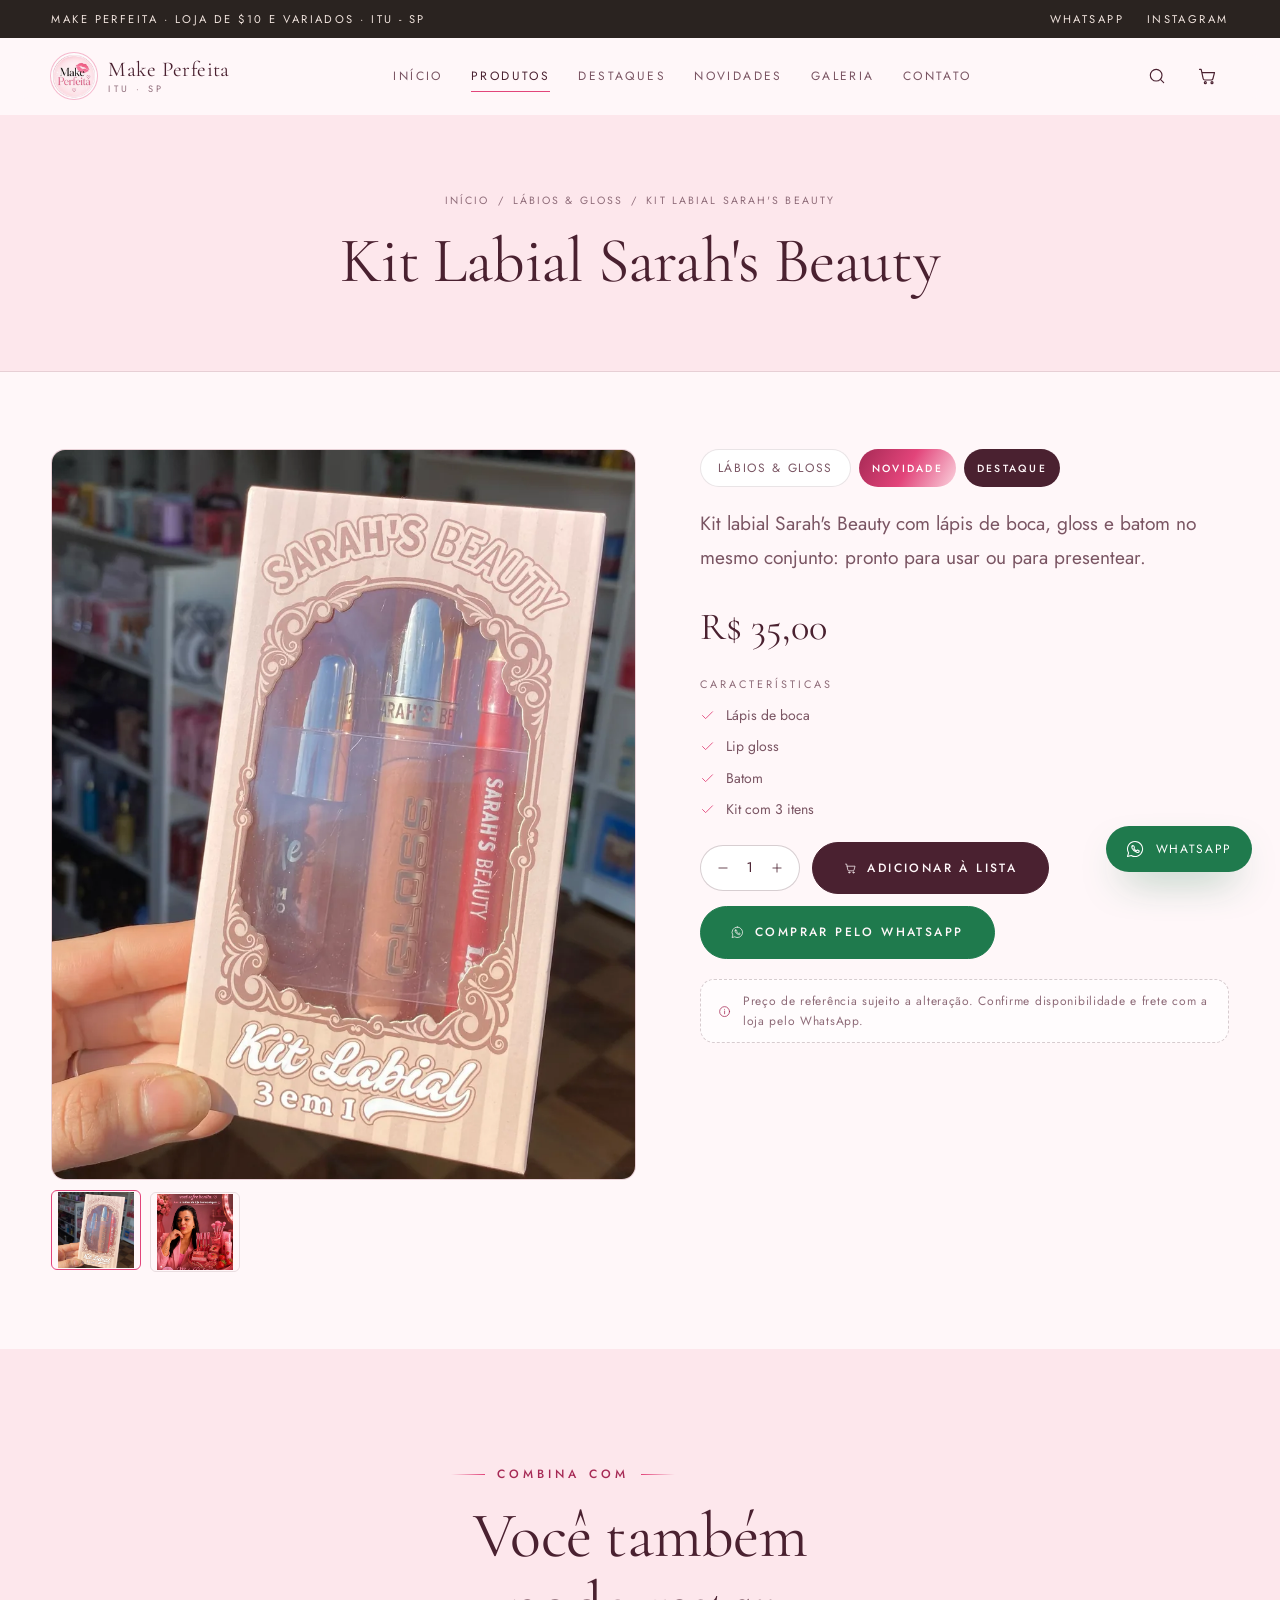
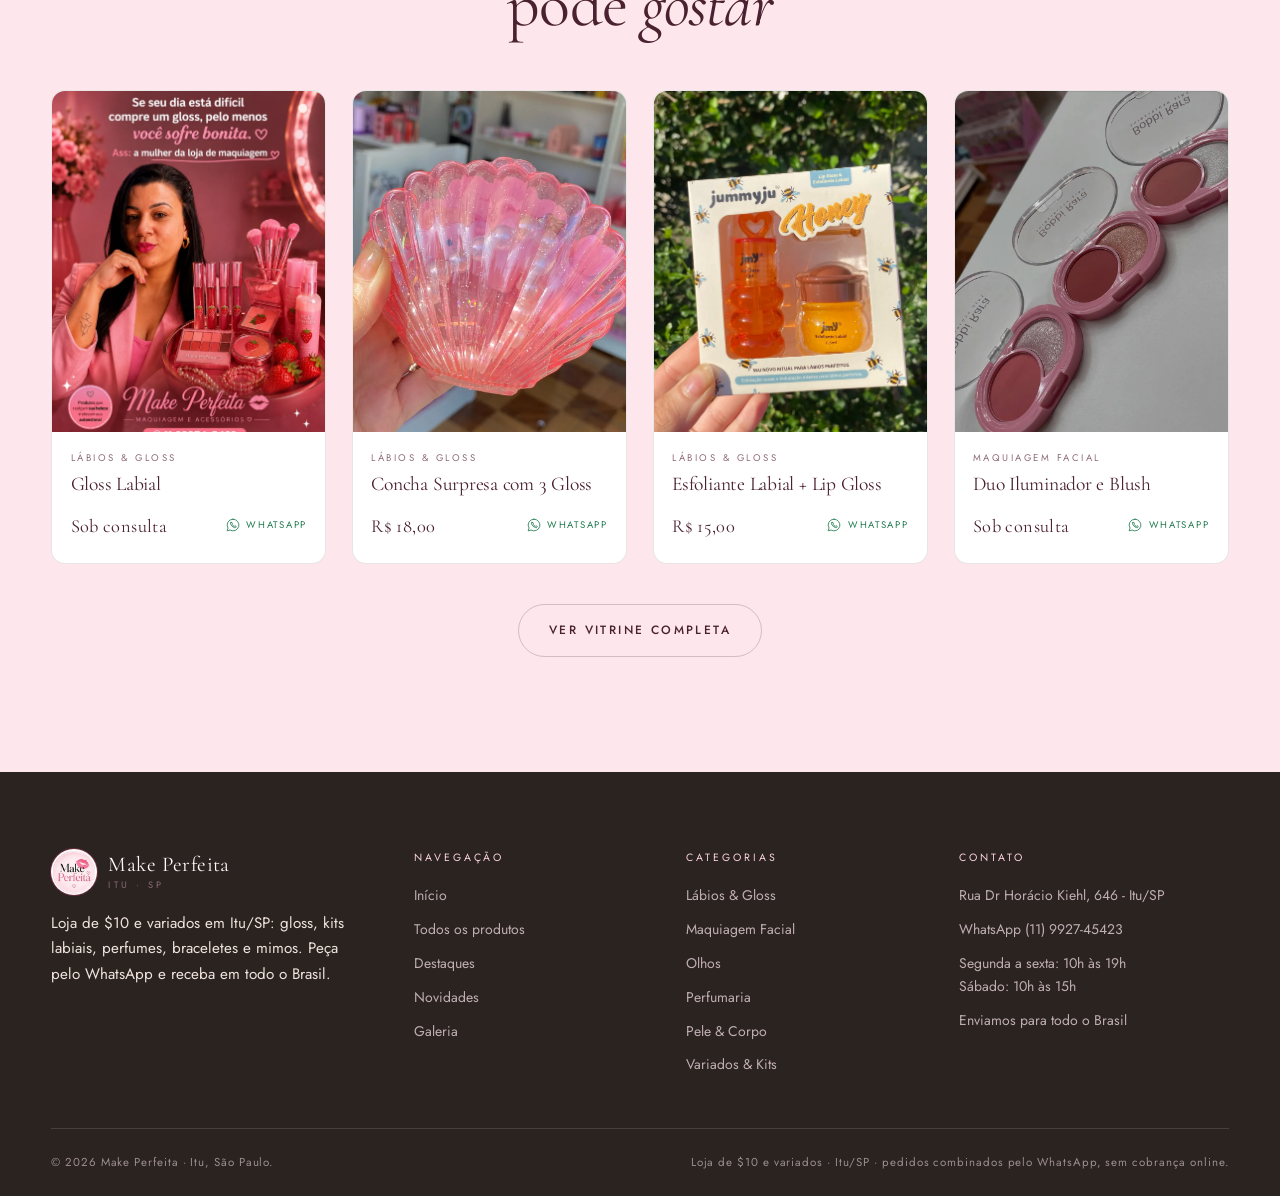
==== produto.html @ e94f4b04 "Site da Make Perfeita com dados reais do Instagram Catalogo, precos e contatos extraidos do perfil @" ====
<!DOCTYPE html>
<html lang="pt-BR">
<head>
<meta charset="utf-8">
<meta name="viewport" content="width=device-width, initial-scale=1">
<meta name="theme-color" content="#fff7f9">

<title>Produto | Make Perfeita — Itu/SP</title>
<meta name="description" content="Detalhes do produto, preço de referência e pedido pelo WhatsApp. Make Perfeita, loja de $10 e variados em Itu, São Paulo.">
<meta name="robots" content="index, follow">
<link rel="canonical" href="https://make-perfeita.vercel.app/produto.html">

<meta property="og:type" content="product">
<meta property="og:locale" content="pt_BR">
<meta property="og:site_name" content="Make Perfeita">
<meta property="og:image" content="https://make-perfeita.vercel.app/assets/img/og-image.jpg">
<meta name="twitter:card" content="summary_large_image">

<link rel="icon" href="assets/img/favicon.svg" type="image/svg+xml">
<link rel="apple-touch-icon" href="assets/img/apple-touch-icon.png">
<link rel="icon" href="assets/img/favicon-512.png" sizes="512x512" type="image/png">

<link rel="preconnect" href="https://fonts.googleapis.com">
<link rel="preconnect" href="https://fonts.gstatic.com" crossorigin>
<link href="https://fonts.googleapis.com/css2?family=Cormorant+Garamond:ital,wght@0,300;0,400;0,500;1,300;1,400&family=Jost:wght@300;400;500&display=swap" rel="stylesheet">
<link rel="stylesheet" href="assets/css/styles.css">
<script src="assets/js/data.js" defer></script>
<script src="assets/js/app.js" defer></script>
</head>
<body>

<a href="#conteudo" class="sr-only">Ir para o conteúdo</a>

<div class="topbar">
  <div class="container--wide container topbar__inner">
    <p class="topbar__note">Make Perfeita · Loja de $10 e Variados · Itu - SP</p>
    <div class="topbar__links">
      <a data-wa-link href="https://wa.me/" target="_blank" rel="noopener">WhatsApp</a>
      <a data-rede="instagram" href="#" target="_blank" rel="noopener">Instagram</a>
    </div>
  </div>
</div>

<header class="header">
  <div class="container--wide container nav">
    <a class="brand" href="index.html" aria-label="Make Perfeita — página inicial">
      <img class="brand__logo" src="assets/img/logo.png" alt="" width="46" height="46" decoding="async">
      <span class="brand__text">
        <span class="brand__name" data-bind="loja">Make Perfeita</span>
        <span class="brand__sub">Itu · SP</span>
      </span>
    </a>

    <nav class="nav__menu" aria-label="Navegação principal">
      <a class="nav__link" href="index.html">Início</a>
      <a class="nav__link" href="produtos.html" aria-current="page">Produtos</a>
      <a class="nav__link" href="index.html#destaques">Destaques</a>
      <a class="nav__link" href="index.html#novidades">Novidades</a>
      <a class="nav__link" href="index.html#galeria">Galeria</a>
      <a class="nav__link" href="index.html#contato">Contato</a>
    </nav>

    <div class="nav__actions">
      <a class="icon-btn nav__search" href="produtos.html" aria-label="Buscar produtos">
        <svg class="icon" viewBox="0 0 24 24" fill="none" stroke="currentColor" stroke-width="1.4" stroke-linecap="round"><circle cx="11" cy="11" r="7"/><path d="M20 20l-3.6-3.6"/></svg>
      </a>
      <button class="icon-btn" type="button" data-open-cart aria-label="Abrir lista de desejos">
        <svg class="icon" viewBox="0 0 24 24" fill="none" stroke="currentColor" stroke-width="1.4" stroke-linecap="round" stroke-linejoin="round"><path d="M3 4h2l2.4 11.2a2 2 0 0 0 2 1.6h7.7a2 2 0 0 0 2-1.5L21 8H6"/><circle cx="10" cy="20" r="1.2"/><circle cx="18" cy="20" r="1.2"/></svg>
        <span class="icon-btn__count" id="cartCount">0</span>
      </button>
      <button class="icon-btn nav__burger" type="button" data-open-drawer aria-label="Abrir menu">
        <svg class="icon" viewBox="0 0 24 24" fill="none" stroke="currentColor" stroke-width="1.4" stroke-linecap="round"><path d="M3 7h18M3 12h18M3 17h12"/></svg>
      </button>
    </div>
  </div>
</header>

<main id="conteudo">

  <section class="page-head">
    <div class="container page-head__inner">
      <nav class="crumbs" id="pdpCrumbs" aria-label="Você está em"></nav>
      <h1 class="display" id="pdpTitle">Produto</h1>
    </div>
  </section>

  <section class="section section--tight">
    <div class="container">
      <div class="pdp" id="pdp"></div>
    </div>
  </section>

  <section class="section section--sand">
    <div class="container">
      <div class="section-head section-head--center" data-reveal>
        <div class="section-head__text">
          <span class="eyebrow eyebrow--center">Combina com</span>
          <h2 class="display">Você também pode <span class="serif-it">gostar</span></h2>
        </div>
      </div>
      <div class="product-grid" id="pdpRelacionados"></div>
      <div style="display:flex;justify-content:center;margin-top:2.5rem" data-reveal="fade">
        <a class="btn btn--ghost" href="produtos.html"><span>Ver vitrine completa</span></a>
      </div>
    </div>
  </section>

</main>

<footer class="footer">
  <div class="container--wide container footer__top">
    <div class="footer__brand">
      <a class="brand" href="index.html">
        <img class="brand__logo" src="assets/img/logo.png" alt="" width="46" height="46" decoding="async">
        <span class="brand__text">
          <span class="brand__name" data-bind="loja">Make Perfeita</span>
          <span class="brand__sub">Itu · SP</span>
        </span>
      </a>
      <p>Loja de $10 e variados em Itu/SP: gloss, kits labiais, perfumes, braceletes e mimos. Peça pelo WhatsApp e receba em todo o Brasil.</p>
      <div class="footer__social" data-rede-wrap>
        <a data-rede="instagram" href="#" target="_blank" rel="noopener" aria-label="Instagram"><svg class="icon" viewBox="0 0 24 24" fill="none" stroke="currentColor" stroke-width="1.4"><rect x="3" y="3" width="18" height="18" rx="5"/><circle cx="12" cy="12" r="4"/><circle cx="17.2" cy="6.8" r=".9" fill="currentColor"/></svg></a>
        <a data-rede="facebook" href="#" target="_blank" rel="noopener" aria-label="Facebook"><svg class="icon" viewBox="0 0 24 24" fill="none" stroke="currentColor" stroke-width="1.4" stroke-linejoin="round"><path d="M14 8.5V7a1.5 1.5 0 0 1 1.5-1.5H17V3h-2.5A4.5 4.5 0 0 0 10 7.5v1H8v2.5h2V21h3v-10h2.2l.5-2.5H13Z"/></svg></a>
        <a data-rede="tiktok" href="#" target="_blank" rel="noopener" aria-label="TikTok"><svg class="icon" viewBox="0 0 24 24" fill="none" stroke="currentColor" stroke-width="1.4" stroke-linecap="round"><path d="M14 3v9.2a3.8 3.8 0 1 1-3-3.7"/><path d="M14 5.5c.6 1.8 2 3 4 3.2"/></svg></a>
      </div>
    </div>

    <nav aria-label="Navegação do rodapé">
      <p class="footer__title">Navegação</p>
      <ul class="footer__list">
        <li><a href="index.html">Início</a></li>
        <li><a href="produtos.html">Todos os produtos</a></li>
        <li><a href="index.html#destaques">Destaques</a></li>
        <li><a href="index.html#novidades">Novidades</a></li>
        <li><a href="index.html#galeria">Galeria</a></li>
      </ul>
    </nav>

    <nav aria-label="Categorias">
      <p class="footer__title">Categorias</p>
      <ul class="footer__list">
        <li><a href="produtos.html?c=labiais">Lábios &amp; Gloss</a></li>
        <li><a href="produtos.html?c=facial">Maquiagem Facial</a></li>
        <li><a href="produtos.html?c=olhos">Olhos</a></li>
        <li><a href="produtos.html?c=perfumaria">Perfumaria</a></li>
        <li><a href="produtos.html?c=pele">Pele &amp; Corpo</a></li>
        <li><a href="produtos.html?c=variados">Variados &amp; Kits</a></li>
      </ul>
    </nav>

    <div>
      <p class="footer__title">Contato</p>
      <ul class="footer__list">
        <li><span data-bind="endereco">Rua Dr Horácio Kiehl, 646 - Itu/SP</span></li>
        <li><a data-wa-link href="https://wa.me/" target="_blank" rel="noopener">WhatsApp <span data-bind="whatsapp">(11) 99274-5423</span></a></li>
        <li><span data-bind="horarios">Seg a sex: 10h às 19h · Sáb: 10h às 15h</span></li>
        <li><span data-bind="entrega">Enviamos para todo o Brasil</span></li>
      </ul>
    </div>
  </div>

  <div class="container--wide container footer__bottom">
    <p>© <span id="ano">2026</span> <span data-bind="loja">Make Perfeita</span> · Itu, São Paulo.</p>
    <p>Loja de $10 e variados · Itu/SP · pedidos combinados pelo WhatsApp, sem cobrança online.</p>
  </div>
</footer>

<a class="wa-float" id="waFloat" href="https://wa.me/" target="_blank" rel="noopener">
  <svg class="icon" viewBox="0 0 24 24" fill="none" stroke="currentColor" stroke-width="1.4" stroke-linecap="round" stroke-linejoin="round"><path d="M12 2a10 10 0 0 0-8.5 15.2L2 22l5-1.4A10 10 0 1 0 12 2Z"/><path d="M8.8 8.2c.2-.5.4-.5.6-.5h.5c.2 0 .4 0 .6.5l.7 1.7c.1.2.1.4 0 .6l-.4.5c-.1.2-.2.3 0 .6a7 7 0 0 0 3 2.6c.3.1.5.1.6 0l.6-.7c.2-.2.4-.2.6-.1l1.6.8c.2.1.4.2.4.4v.6c-.1.6-.9 1.2-1.5 1.3-.5.1-1.1.1-1.8-.1a11 11 0 0 1-6.2-5.5c-.4-1-.4-1.9-.2-2.6a4 4 0 0 1 .5-1Z"/></svg>
  <span>WhatsApp</span>
</a>

<div class="drawer" id="menuDrawer" role="dialog" aria-modal="true" aria-label="Menu">
  <div class="drawer__veil" data-close-drawer></div>
  <div class="drawer__panel">
    <div class="drawer__head">
      <span class="drawer__title">Menu</span>
      <button class="icon-btn" type="button" data-close-drawer aria-label="Fechar menu">
        <svg class="icon" viewBox="0 0 24 24" fill="none" stroke="currentColor" stroke-width="1.4" stroke-linecap="round"><path d="M18 6 6 18M6 6l12 12"/></svg>
      </button>
    </div>
    <nav class="drawer__nav" aria-label="Navegação mobile">
      <a href="index.html">Início<span>01</span></a>
      <a href="produtos.html">Produtos<span>02</span></a>
      <a href="index.html#destaques">Destaques<span>03</span></a>
      <a href="index.html#novidades">Novidades<span>04</span></a>
      <a href="index.html#galeria">Galeria<span>05</span></a>
      <a href="index.html#contato">Contato<span>06</span></a>
    </nav>
    <div class="drawer__foot">
      <a class="btn btn--wa btn--block" data-wa-link href="https://wa.me/" target="_blank" rel="noopener"><span>Falar no WhatsApp</span></a>
      <p class="muted" style="font-size:.85rem;text-align:center">Itu · São Paulo</p>
    </div>
  </div>
</div>

<div class="cart" id="cartDrawer" role="dialog" aria-modal="true" aria-label="Lista de desejos">
  <div class="cart__veil" data-close-cart></div>
  <div class="cart__panel">
    <div class="cart__head">
      <span class="drawer__title">Minha lista</span>
      <button class="icon-btn" type="button" data-close-cart aria-label="Fechar lista">
        <svg class="icon" viewBox="0 0 24 24" fill="none" stroke="currentColor" stroke-width="1.4" stroke-linecap="round"><path d="M18 6 6 18M6 6l12 12"/></svg>
      </button>
    </div>
    <div class="cart__body" id="cartBody"></div>
    <div class="cart__foot">
      <div class="cart__total"><span>Total estimado</span><span id="cartTotal">R$ 0,00</span></div>
      <p class="demo-note" style="margin:0">
        <svg class="icon" viewBox="0 0 24 24" fill="none" stroke="currentColor" stroke-width="1.4" stroke-linecap="round" stroke-linejoin="round"><circle cx="12" cy="12" r="9"/><path d="M12 11v5M12 8h.01"/></svg>
        <span>Ferramenta de apoio: sem pagamento online. O pedido é finalizado com a loja pelo WhatsApp.</span>
      </p>
      <button class="btn btn--wa btn--block" type="button" data-cart-wa>
        <svg class="icon" viewBox="0 0 24 24" fill="none" stroke="currentColor" stroke-width="1.4" stroke-linecap="round" stroke-linejoin="round"><path d="M12 2a10 10 0 0 0-8.5 15.2L2 22l5-1.4A10 10 0 1 0 12 2Z"/></svg>
        <span>Enviar lista no WhatsApp</span>
      </button>
      <button class="btn btn--ghost btn--block" type="button" data-close-cart><span>Continuar escolhendo</span></button>
    </div>
  </div>
</div>

<div class="lightbox" id="lightbox" role="dialog" aria-modal="true" aria-label="Imagem ampliada">
  <button class="lightbox__close" type="button" data-close-lightbox aria-label="Fechar">
    <svg class="icon" viewBox="0 0 24 24" fill="none" stroke="currentColor" stroke-width="1.4" stroke-linecap="round"><path d="M18 6 6 18M6 6l12 12"/></svg>
  </button>
  <figure style="margin:0;display:grid;justify-items:center">
    <img id="lightboxImg" src="assets/img/placeholder.svg" alt="">
    <figcaption class="lightbox__cap" id="lightboxCap"></figcaption>
  </figure>
</div>

<script>
  (function () {
    var y = document.getElementById('ano');
    if (y) y.textContent = new Date().getFullYear();
  })();
</script>

</body>
</html>
---- assets/css/styles.css ----
/* ==========================================================================
   Make Perfeita — Design System
   Paleta extraída da logo: rosa (#C22E63 / #E2447A) sobre rosa pálido e branco
   ========================================================================== */

/* --------------------------------------------------------------------------
   1. Tokens
   -------------------------------------------------------------------------- */
:root {
  /* Cores da marca */
  --white: #ffffff;
  --cream: #fff7f9;
  --sand: #fde7ec;
  --nude: #fbd3de;
  --blush: #f7afc6;
  --blush-deep: #d9598a;
  --rose-ink: #8e3b58;
  --gold: #e2447a;
  --gold-soft: #fbd3de;
  --gold-deep: #a62a55;
  --ink: #4a2130;
  --ink-soft: #7a5563;
  --ink-mute: #8e6b78;
  --line: rgba(74, 33, 48, 0.12);
  --line-strong: rgba(74, 33, 48, 0.22);

  /* Superfícies */
  --surface: var(--cream);
  --surface-alt: var(--sand);
  --surface-ink: #2a2320;
  --surface-ink-soft: #f0e3dd;

  /* Tipografia */
  --font-display: "Cormorant Garamond", "Didot", "Playfair Display", Georgia, "Times New Roman", serif;
  --font-body: "Jost", "Futura", "Helvetica Neue", "Segoe UI", Arial, sans-serif;

  --fs-hero: clamp(2.85rem, 8.4vw, 6.6rem);
  --fs-display: clamp(2.1rem, 5.2vw, 4rem);
  --fs-title: clamp(1.6rem, 3.1vw, 2.5rem);
  --fs-lead: clamp(1.02rem, 1.5vw, 1.22rem);
  --fs-body: clamp(0.95rem, 1.05vw, 1.02rem);
  --fs-sm: 0.875rem;
  --fs-xs: 0.75rem;

  /* Layout */
  --container: 1280px;
  --container-wide: 1440px;
  --gutter: clamp(1.25rem, 4vw, 3.5rem);
  --section-y: clamp(4.5rem, 9vw, 8.5rem);
  --radius-sm: 6px;
  --radius: 14px;
  --radius-lg: 22px;
  --radius-pill: 999px;

  /* Efeitos */
  --shadow-sm: 0 6px 22px -14px rgba(74, 33, 48, 0.45);
  --shadow: 0 26px 60px -34px rgba(74, 33, 48, 0.45);
  --shadow-lg: 0 44px 100px -48px rgba(74, 33, 48, 0.55);
  --ease: cubic-bezier(0.22, 0.61, 0.36, 1);
  --ease-out: cubic-bezier(0.16, 1, 0.3, 1);
  --dur: 0.5s;

  /* Header */
  --header-h: 76px;
  --bar-h: 38px;
}

/* --------------------------------------------------------------------------
   2. Reset & base
   -------------------------------------------------------------------------- */
*,
*::before,
*::after {
  box-sizing: border-box;
}

* {
  margin: 0;
}

html {
  -webkit-text-size-adjust: 100%;
  scroll-behavior: smooth;
  scroll-padding-top: calc(var(--header-h) + 24px);
}

body {
  font-family: var(--font-body);
  font-size: var(--fs-body);
  line-height: 1.68;
  color: var(--ink);
  background: var(--surface);
  -webkit-font-smoothing: antialiased;
  -moz-osx-font-smoothing: grayscale;
  overflow-x: hidden;
}

body.is-locked {
  overflow: hidden;
}

img,
svg,
picture,
video {
  display: block;
  max-width: 100%;
}

img {
  height: auto;
  background: var(--sand);
}

button,
input,
select,
textarea {
  font: inherit;
  color: inherit;
}

button {
  background: none;
  border: 0;
  cursor: pointer;
}

a {
  color: inherit;
  text-decoration: none;
}

ul,
ol {
  list-style: none;
  padding: 0;
}

:focus-visible {
  outline: 2px solid var(--gold-deep);
  outline-offset: 3px;
  border-radius: 2px;
}

::selection {
  background: var(--blush);
  color: var(--ink);
}

/* --------------------------------------------------------------------------
   3. Tipografia
   -------------------------------------------------------------------------- */
h1,
h2,
h3,
h4 {
  font-family: var(--font-display);
  font-weight: 400;
  line-height: 1.08;
  letter-spacing: -0.012em;
  text-wrap: balance;
}

p {
  text-wrap: pretty;
}

.display {
  font-size: var(--fs-display);
}

.lead {
  font-size: var(--fs-lead);
  color: var(--ink-soft);
  line-height: 1.75;
  max-width: 62ch;
}

.eyebrow {
  display: inline-flex;
  align-items: center;
  gap: 0.75rem;
  font-size: var(--fs-xs);
  letter-spacing: 0.34em;
  text-transform: uppercase;
  color: var(--gold-deep);
  font-weight: 500;
}

.eyebrow::before {
  content: "";
  width: 34px;
  height: 1px;
  background: linear-gradient(90deg, transparent, var(--gold));
}

.eyebrow--center::after {
  content: "";
  width: 34px;
  height: 1px;
  background: linear-gradient(270deg, transparent, var(--gold));
}

.icon {
  width: 20px;
  height: 20px;
  flex: none;
}

.serif-it {
  font-style: italic;
  font-family: var(--font-display);
}

.text-center {
  text-align: center;
}

.sr-only {
  position: absolute;
  width: 1px;
  height: 1px;
  padding: 0;
  overflow: hidden;
  clip: rect(0 0 0 0);
  white-space: nowrap;
  border: 0;
}

/* --------------------------------------------------------------------------
   4. Layout
   -------------------------------------------------------------------------- */
.container {
  width: min(100% - var(--gutter) * 2, var(--container));
  margin-inline: auto;
}

.container--wide {
  width: min(100% - var(--gutter) * 2, var(--container-wide));
}

.section {
  padding-block: var(--section-y);
  position: relative;
}

.section--tight {
  padding-block: clamp(3rem, 6vw, 5rem);
}

.section--sand {
  background: var(--surface-alt);
}

.section--ink {
  background: var(--surface-ink);
  color: var(--cream);
}

.section--ink .lead,
.section--ink .muted {
  color: rgba(255, 247, 249, 0.72);
}

.section-head {
  display: flex;
  flex-wrap: wrap;
  align-items: flex-end;
  justify-content: space-between;
  gap: 1.5rem 2.5rem;
  margin-bottom: clamp(2rem, 4vw, 3.5rem);
}

.section-head__text {
  max-width: 42ch;
  display: grid;
  gap: 1rem;
}

.section-head--center {
  flex-direction: column;
  align-items: center;
  text-align: center;
}

.section-head--center .section-head__text {
  align-items: center;
}

.muted {
  color: var(--ink-soft);
}

/* --------------------------------------------------------------------------
   5. Botões
   -------------------------------------------------------------------------- */
.btn {
  --btn-bg: var(--ink);
  --btn-fg: var(--cream);
  --btn-bd: var(--ink);
  position: relative;
  display: inline-flex;
  align-items: center;
  justify-content: center;
  gap: 0.7rem;
  padding: 0.95rem 1.9rem;
  font-size: var(--fs-xs);
  font-weight: 500;
  letter-spacing: 0.2em;
  text-transform: uppercase;
  color: var(--btn-fg);
  background: var(--btn-bg);
  border: 1px solid var(--btn-bd);
  border-radius: var(--radius-pill);
  cursor: pointer;
  overflow: hidden;
  isolation: isolate;
  transition: color 0.4s var(--ease), border-color 0.4s var(--ease),
    background-color 0.4s var(--ease), transform 0.4s var(--ease),
    box-shadow 0.4s var(--ease);
}

.btn > * {
  position: relative;
  z-index: 1;
}

.btn::after {
  content: "";
  position: absolute;
  inset: 0;
  z-index: 0;
  background: linear-gradient(120deg, var(--gold-deep), var(--gold), var(--gold-soft));
  transform: translateY(101%);
  transition: transform 0.5s var(--ease-out);
}

.btn:hover {
  color: #fff;
  border-color: var(--gold);
  transform: translateY(-2px);
  box-shadow: var(--shadow-sm);
}

.btn:hover::after {
  transform: translateY(0);
}

.btn:active {
  transform: translateY(0);
}

.btn--ghost {
  --btn-bg: transparent;
  --btn-fg: var(--ink);
  --btn-bd: var(--line-strong);
}

.btn--light {
  --btn-bg: rgba(255, 255, 255, 0.06);
  --btn-fg: var(--cream);
  --btn-bd: rgba(255, 247, 249, 0.4);
  backdrop-filter: blur(6px);
}

.btn--wa {
  --btn-bg: #1f7a4d;
  --btn-bd: #1f7a4d;
}

.btn--wa::after {
  background: linear-gradient(120deg, #14603a, #25a866);
}

.btn--wa:hover {
  border-color: #25a866;
}

.btn--sm {
  padding: 0.7rem 1.35rem;
  font-size: 0.68rem;
}

.btn--block {
  width: 100%;
}

.btn .icon {
  width: 1.05em;
  height: 1.05em;
  flex: none;
}

/* Link sublinhado elegante */
.link-arrow {
  display: inline-flex;
  align-items: center;
  gap: 0.6rem;
  font-size: var(--fs-xs);
  letter-spacing: 0.2em;
  text-transform: uppercase;
  color: var(--ink);
  padding-bottom: 0.35rem;
  position: relative;
}

.link-arrow::after {
  content: "";
  position: absolute;
  left: 0;
  bottom: 0;
  width: 100%;
  height: 1px;
  background: currentColor;
  opacity: 0.35;
  transform-origin: right;
  transition: transform 0.45s var(--ease), opacity 0.45s var(--ease);
}

.link-arrow:hover::after {
  opacity: 1;
  transform: scaleX(0.35);
}

.link-arrow .icon {
  width: 1.1em;
  height: 1.1em;
  transition: transform 0.45s var(--ease);
}

.link-arrow:hover .icon {
  transform: translateX(5px);
}

.link-arrow--gold {
  color: var(--gold-deep);
}

/* --------------------------------------------------------------------------
   6. Selos / chips
   -------------------------------------------------------------------------- */
.chip {
  display: inline-flex;
  align-items: center;
  gap: 0.5rem;
  padding: 0.5rem 1.05rem;
  font-size: var(--fs-xs);
  letter-spacing: 0.14em;
  text-transform: uppercase;
  border: 1px solid var(--line);
  border-radius: var(--radius-pill);
  background: var(--white);
  color: var(--ink-soft);
  transition: all 0.35s var(--ease);
}

.chip:hover {
  border-color: var(--gold);
  color: var(--ink);
}

.chip[aria-pressed="true"],
.chip.is-active {
  background: var(--ink);
  border-color: var(--ink);
  color: var(--cream);
}

.tag {
  display: inline-flex;
  align-items: center;
  gap: 0.45rem;
  padding: 0.35rem 0.8rem;
  font-size: 0.65rem;
  letter-spacing: 0.22em;
  text-transform: uppercase;
  font-weight: 500;
  border-radius: var(--radius-pill);
  background: var(--ink);
  color: var(--cream);
}

.tag--gold {
  background: linear-gradient(120deg, var(--gold-deep), var(--gold), var(--gold-soft));
  color: #fff;
}

.tag--soft {
  background: rgba(255, 255, 255, 0.86);
  color: var(--ink);
  border: 1px solid var(--line);
}

.demo-note {
  display: flex;
  align-items: center;
  gap: 0.7rem;
  padding: 0.7rem 1.1rem;
  border: 1px dashed var(--line-strong);
  border-radius: var(--radius);
  font-size: var(--fs-xs);
  letter-spacing: 0.06em;
  color: var(--ink-mute);
  background: rgba(255, 255, 255, 0.6);
}

.demo-note .icon {
  width: 1.1em;
  height: 1.1em;
  flex: none;
  color: var(--gold-deep);
}

/* --------------------------------------------------------------------------
   7. Header
   -------------------------------------------------------------------------- */
.topbar {
  background: var(--surface-ink);
  color: var(--surface-ink-soft);
  font-size: 0.7rem;
  letter-spacing: 0.22em;
  text-transform: uppercase;
  overflow: hidden;
}

.topbar__inner {
  display: flex;
  align-items: center;
  justify-content: space-between;
  gap: 1.5rem;
  height: var(--bar-h);
}

.topbar__note {
  min-width: 0;
  flex: 1;
  white-space: nowrap;
  overflow: hidden;
  text-overflow: ellipsis;
}

.topbar__links {
  display: flex;
  gap: 1.4rem;
}

.topbar a:hover {
  color: var(--gold-soft);
}

.header {
  position: sticky;
  top: 0;
  z-index: 90;
  background: rgba(255, 247, 249, 0.82);
  backdrop-filter: blur(14px) saturate(1.3);
  border-bottom: 1px solid transparent;
  transition: background-color 0.45s var(--ease), border-color 0.45s var(--ease),
    box-shadow 0.45s var(--ease);
}

.header.is-stuck {
  background: rgba(255, 247, 249, 0.95);
  border-bottom-color: var(--line);
  box-shadow: 0 12px 40px -32px rgba(74, 33, 48, 0.6);
}

.nav {
  display: flex;
  align-items: center;
  justify-content: space-between;
  gap: 1.5rem;
  height: var(--header-h);
}

.brand {
  display: inline-flex;
  align-items: center;
  gap: 0.7rem;
  flex: none;
}

.brand__mark {
  width: 42px;
  height: 42px;
  border-radius: 12px;
  display: grid;
  place-items: center;
  background: linear-gradient(140deg, var(--cream), var(--blush));
  border: 1px solid rgba(226, 68, 122, 0.55);
  font-family: var(--font-display);
  font-size: 1.05rem;
  letter-spacing: 0.04em;
  color: var(--rose-ink);
  flex: none;
}

.brand__logo {
  width: 46px;
  height: 46px;
  border-radius: 50%;
  flex: none;
  background: var(--white);
  box-shadow: 0 0 0 1px rgba(226, 68, 122, 0.35);
}

.brand__text {
  display: grid;
  line-height: 1;
}

.brand__name {
  font-family: var(--font-display);
  font-size: 1.32rem;
  letter-spacing: 0.02em;
}

.brand__sub {
  font-size: 0.58rem;
  letter-spacing: 0.34em;
  text-transform: uppercase;
  color: var(--ink-mute);
  margin-top: 0.28rem;
}

.nav__menu {
  display: flex;
  align-items: center;
  gap: clamp(1rem, 2.2vw, 2.2rem);
}

.nav__link {
  position: relative;
  font-size: var(--fs-xs);
  letter-spacing: 0.2em;
  text-transform: uppercase;
  padding-block: 0.4rem;
  color: var(--ink-soft);
  transition: color 0.35s var(--ease);
  white-space: nowrap;
}

.nav__link::after {
  content: "";
  position: absolute;
  left: 0;
  bottom: 0;
  width: 100%;
  height: 1px;
  background: var(--gold);
  transform: scaleX(0);
  transform-origin: left;
  transition: transform 0.45s var(--ease);
}

.nav__link:hover,
.nav__link[aria-current="page"] {
  color: var(--ink);
}

.nav__link:hover::after,
.nav__link[aria-current="page"]::after {
  transform: scaleX(1);
}

.nav__actions {
  display: flex;
  align-items: center;
  gap: 0.35rem;
  flex: none;
}

.icon-btn {
  position: relative;
  width: 44px;
  height: 44px;
  display: grid;
  place-items: center;
  border-radius: 50%;
  color: var(--ink);
  transition: background-color 0.35s var(--ease), color 0.35s var(--ease);
}

.icon-btn:hover {
  background: var(--sand);
}

.icon-btn .icon {
  width: 20px;
  height: 20px;
}

.icon-btn__count {
  position: absolute;
  top: 3px;
  right: 2px;
  min-width: 17px;
  height: 17px;
  padding: 0 4px;
  display: grid;
  place-items: center;
  font-size: 0.6rem;
  line-height: 1;
  font-weight: 600;
  color: #fff;
  background: var(--gold-deep);
  border-radius: var(--radius-pill);
  transform: scale(0);
  transition: transform 0.35s var(--ease);
}

.icon-btn__count.is-on {
  transform: scale(1);
}

.nav__burger {
  display: none;
}

/* Drawer mobile */
.drawer {
  position: fixed;
  inset: 0;
  z-index: 120;
  display: grid;
  grid-template-columns: 1fr min(84vw, 380px);
  visibility: hidden;
  pointer-events: none;
}

.drawer.is-open {
  visibility: visible;
  pointer-events: auto;
}

.drawer__veil {
  background: rgba(58, 23, 37, 0.5);
  backdrop-filter: blur(3px);
  opacity: 0;
  transition: opacity 0.45s var(--ease);
}

.drawer.is-open .drawer__veil {
  opacity: 1;
}

.drawer__panel {
  background: var(--cream);
  padding: 1.6rem clamp(1.4rem, 5vw, 2.2rem);
  display: flex;
  flex-direction: column;
  gap: 1.5rem;
  transform: translateX(100%);
  transition: transform 0.5s var(--ease-out);
  overflow-y: auto;
  overscroll-behavior: contain;
}

.drawer.is-open .drawer__panel {
  transform: translateX(0);
}

.drawer__head {
  display: flex;
  align-items: center;
  justify-content: space-between;
  gap: 1rem;
  padding-bottom: 1rem;
  border-bottom: 1px solid var(--line);
}

.drawer__title {
  font-size: 0.7rem;
  letter-spacing: 0.3em;
  text-transform: uppercase;
  color: var(--ink-mute);
}

.drawer__nav {
  display: grid;
  gap: 0.2rem;
}

.drawer__nav a {
  font-family: var(--font-display);
  font-size: 1.65rem;
  padding-block: 0.5rem;
  display: flex;
  align-items: baseline;
  justify-content: space-between;
  gap: 1rem;
  border-bottom: 1px solid rgba(74, 33, 48, 0.07);
  opacity: 0;
  transform: translateY(14px);
}

.drawer.is-open .drawer__nav a {
  animation: drawerIn 0.55s var(--ease-out) forwards;
}

.drawer.is-open .drawer__nav a:nth-child(1) { animation-delay: 0.06s; }
.drawer.is-open .drawer__nav a:nth-child(2) { animation-delay: 0.12s; }
.drawer.is-open .drawer__nav a:nth-child(3) { animation-delay: 0.18s; }
.drawer.is-open .drawer__nav a:nth-child(4) { animation-delay: 0.24s; }
.drawer.is-open .drawer__nav a:nth-child(5) { animation-delay: 0.3s; }
.drawer.is-open .drawer__nav a:nth-child(6) { animation-delay: 0.36s; }

.drawer__nav a span {
  font-family: var(--font-body);
  font-size: 0.65rem;
  letter-spacing: 0.22em;
  color: var(--ink-mute);
}

.drawer__foot {
  margin-top: auto;
  display: grid;
  gap: 1rem;
}

@keyframes drawerIn {
  to {
    opacity: 1;
    transform: none;
  }
}

/* --------------------------------------------------------------------------
   8. Hero
   -------------------------------------------------------------------------- */
.hero {
  position: relative;
  min-height: clamp(600px, 92svh, 900px);
  display: grid;
  align-items: center;
  overflow: hidden;
  background: var(--sand);
}

.hero__media {
  position: absolute;
  inset: 0;
  background-image: url("../img/hero.svg");
  background-size: cover;
  background-position: 62% 50%;
  transform: scale(1.06);
  animation: heroZoom 18s var(--ease) forwards;
}

@keyframes heroZoom {
  to {
    transform: scale(1);
  }
}

.hero__media::after {
  content: "";
  position: absolute;
  inset: 0;
  background: linear-gradient(
      100deg,
      rgba(255, 247, 249, 0.95) 0%,
      rgba(255, 247, 249, 0.86) 30%,
      rgba(255, 247, 249, 0.42) 52%,
      rgba(255, 247, 249, 0.05) 74%,
      rgba(247, 175, 198, 0.32) 100%
    ),
    radial-gradient(70% 55% at 12% 22%, rgba(255, 255, 255, 0.7), transparent 70%);
}

.hero__inner {
  position: relative;
  padding-block: clamp(4rem, 10vh, 7rem);
}

.hero__content {
  max-width: 40rem;
  display: grid;
  grid-template-columns: minmax(0, 1fr);
  gap: 1.6rem;
  justify-items: start;
}

.hero__title {
  font-size: var(--fs-hero);
  line-height: 0.96;
}

.hero__title em {
  font-style: italic;
  color: var(--rose-ink);
  display: block;
}

.hero__actions {
  display: flex;
  flex-wrap: wrap;
  gap: 0.9rem;
  margin-top: 0.6rem;
}

.hero__meta {
  display: flex;
  flex-wrap: wrap;
  gap: 1.2rem 2.4rem;
  margin-top: 1.4rem;
  padding-top: 1.6rem;
  border-top: 1px solid var(--line);
  width: 100%;
}

.hero__meta div {
  display: grid;
  gap: 0.2rem;
}

.hero__meta dt {
  font-size: 0.62rem;
  letter-spacing: 0.28em;
  text-transform: uppercase;
  color: var(--ink-mute);
}

.hero__meta dd {
  font-family: var(--font-display);
  font-size: 1.15rem;
}

.hero__scroll {
  position: absolute;
  left: 50%;
  bottom: 26px;
  transform: translateX(-50%);
  display: grid;
  justify-items: center;
  gap: 0.6rem;
  font-size: 0.6rem;
  letter-spacing: 0.3em;
  text-transform: uppercase;
  color: var(--ink-mute);
  z-index: 2;
}

.hero__scroll span:last-child {
  width: 1px;
  height: 52px;
  background: linear-gradient(var(--gold), transparent);
  animation: scrollCue 2.4s var(--ease) infinite;
}

@keyframes scrollCue {
  0%,
  100% {
    transform: scaleY(0.35);
    transform-origin: top;
    opacity: 0.4;
  }
  50% {
    transform: scaleY(1);
    transform-origin: top;
    opacity: 1;
  }
}

/* --------------------------------------------------------------------------
   9. Marquee
   -------------------------------------------------------------------------- */
.marquee {
  border-block: 1px solid var(--line);
  background: var(--white);
  padding-block: 0.9rem;
  overflow: hidden;
  -webkit-mask-image: linear-gradient(90deg, transparent, #000 8%, #000 92%, transparent);
  mask-image: linear-gradient(90deg, transparent, #000 8%, #000 92%, transparent);
}

.marquee__track {
  display: flex;
  gap: 3rem;
  width: max-content;
  animation: marquee 34s linear infinite;
}

.marquee:hover .marquee__track {
  animation-play-state: paused;
}

.marquee__item {
  display: inline-flex;
  align-items: center;
  gap: 3rem;
  font-family: var(--font-display);
  font-size: 1.35rem;
  letter-spacing: 0.06em;
  color: var(--ink-soft);
  white-space: nowrap;
}

.marquee__item i {
  width: 5px;
  height: 5px;
  border-radius: 50%;
  background: var(--gold);
  flex: none;
}

@keyframes marquee {
  to {
    transform: translateX(-50%);
  }
}

/* --------------------------------------------------------------------------
   10. About split
   -------------------------------------------------------------------------- */
.about {
  display: grid;
  grid-template-columns: 1.02fr 1fr;
  gap: clamp(2rem, 6vw, 5.5rem);
  align-items: center;
}

.about__media {
  position: relative;
  border-radius: var(--radius-lg);
  overflow: hidden;
  box-shadow: var(--shadow);
}

.about__media img {
  width: 100%;
  aspect-ratio: 4 / 5;
  object-fit: cover;
  transition: transform 1.2s var(--ease);
}

.about__media:hover img {
  transform: scale(1.05);
}

.about__badge {
  position: absolute;
  right: clamp(0.9rem, 3vw, 1.6rem);
  bottom: clamp(1rem, 3vw, 2.2rem);
  width: clamp(120px, 15vw, 158px);
  aspect-ratio: 1;
  display: grid;
  place-items: center;
  text-align: center;
  gap: 0.2rem;
  border-radius: 50%;
  background: rgba(255, 247, 249, 0.9);
  backdrop-filter: blur(8px);
  border: 1px solid rgba(226, 68, 122, 0.5);
  box-shadow: var(--shadow-sm);
}

.about__badge strong {
  font-family: var(--font-display);
  font-size: 1.5rem;
  line-height: 1;
  color: var(--rose-ink);
}

.about__badge span {
  font-size: 0.55rem;
  letter-spacing: 0.22em;
  text-transform: uppercase;
  color: var(--ink-mute);
  line-height: 1.4;
  padding-inline: 0.4rem;
}

.about__body {
  display: grid;
  gap: 1.5rem;
}

.about__list {
  display: grid;
  gap: 0.9rem;
  padding-top: 0.5rem;
}

.about__list li {
  display: flex;
  gap: 0.9rem;
  align-items: flex-start;
  font-size: var(--fs-sm);
  color: var(--ink-soft);
}

.about__list .icon {
  width: 18px;
  height: 18px;
  flex: none;
  margin-top: 4px;
  color: var(--gold-deep);
}

/* --------------------------------------------------------------------------
   11. Categorias
   -------------------------------------------------------------------------- */
.cat-grid {
  display: grid;
  grid-template-columns: repeat(3, 1fr);
  gap: clamp(0.9rem, 1.8vw, 1.5rem);
}

.cat-card {
  position: relative;
  display: block;
  border-radius: var(--radius);
  overflow: hidden;
  background: var(--sand);
  isolation: isolate;
}

.cat-card:nth-child(1),
.cat-card:nth-child(6) {
  transform: translateY(0);
}

.cat-card img {
  width: 100%;
  aspect-ratio: 3 / 4;
  object-fit: cover;
  transition: transform 1.1s var(--ease), filter 0.6s var(--ease);
}

.cat-card::after {
  content: "";
  position: absolute;
  inset: 0;
  background: linear-gradient(to top, rgba(58, 23, 37, 0.82) 0%, rgba(58, 23, 37, 0.35) 32%, transparent 62%);
  transition: opacity 0.5s var(--ease);
}

.cat-card__body {
  position: absolute;
  inset: auto 0 0 0;
  z-index: 2;
  padding: clamp(1.1rem, 2.4vw, 1.8rem);
  display: flex;
  align-items: flex-end;
  justify-content: space-between;
  gap: 1rem;
  color: var(--cream);
}

.cat-card__title {
  font-size: clamp(1.35rem, 2.4vw, 1.85rem);
  color: var(--cream);
}

.cat-card__count {
  font-size: 0.62rem;
  letter-spacing: 0.24em;
  text-transform: uppercase;
  color: rgba(255, 247, 249, 0.7);
  display: block;
  margin-top: 0.35rem;
}

.cat-card__go {
  width: 42px;
  height: 42px;
  flex: none;
  border-radius: 50%;
  display: grid;
  place-items: center;
  border: 1px solid rgba(255, 247, 249, 0.5);
  background: rgba(255, 247, 249, 0.12);
  backdrop-filter: blur(4px);
  transition: background-color 0.4s var(--ease), transform 0.4s var(--ease),
    color 0.4s var(--ease);
}

.cat-card__go .icon {
  width: 16px;
  height: 16px;
}

.cat-card:hover img {
  transform: scale(1.07);
}

.cat-card:hover .cat-card__go {
  background: var(--cream);
  color: var(--ink);
  transform: translateX(4px);
}

/* --------------------------------------------------------------------------
   12. Cards de produto
   -------------------------------------------------------------------------- */
.product-grid {
  display: grid;
  grid-template-columns: repeat(4, minmax(0, 1fr));
  gap: clamp(1rem, 2vw, 1.75rem);
}

.product-grid--3 {
  grid-template-columns: repeat(3, minmax(0, 1fr));
}

.product-card {
  position: relative;
  display: flex;
  flex-direction: column;
  background: var(--white);
  border: 1px solid var(--line);
  border-radius: var(--radius);
  overflow: hidden;
  transition: transform 0.5s var(--ease), box-shadow 0.5s var(--ease),
    border-color 0.5s var(--ease);
}

.product-card:hover {
  transform: translateY(-6px);
  box-shadow: var(--shadow);
  border-color: rgba(226, 68, 122, 0.55);
}

.product-card__media {
  position: relative;
  display: block;
  overflow: hidden;
  background: var(--sand);
}

.product-card__media img {
  width: 100%;
  aspect-ratio: 4 / 5;
  object-fit: cover;
  transition: transform 1.05s var(--ease), opacity 0.5s var(--ease);
}

.product-card:hover .product-card__media img {
  transform: scale(1.06);
}

.product-card__flags {
  position: absolute;
  top: 0.9rem;
  left: 0.9rem;
  display: grid;
  gap: 0.4rem;
  justify-items: start;
  z-index: 2;
}

.product-card__quick {
  position: absolute;
  left: 0.9rem;
  right: 0.9rem;
  bottom: 0.9rem;
  z-index: 2;
  display: grid;
  gap: 0.45rem;
  opacity: 0;
  transform: translateY(12px);
  transition: opacity 0.45s var(--ease), transform 0.45s var(--ease);
}

.product-card:hover .product-card__quick,
.product-card:focus-within .product-card__quick {
  opacity: 1;
  transform: none;
}

.product-card__body {
  display: grid;
  gap: 0.35rem;
  padding: 1.1rem 1.15rem 1.3rem;
  flex: 1;
}

.product-card__cat {
  font-size: 0.6rem;
  letter-spacing: 0.26em;
  text-transform: uppercase;
  color: var(--ink-mute);
}

.product-card__name {
  font-family: var(--font-display);
  font-size: 1.22rem;
  line-height: 1.25;
}

.product-card__name a:hover {
  color: var(--rose-ink);
}

.product-card__foot {
  display: flex;
  align-items: baseline;
  justify-content: space-between;
  gap: 0.75rem;
  margin-top: auto;
  padding-top: 0.6rem;
}

.price {
  font-family: var(--font-display);
  font-size: 1.15rem;
  letter-spacing: 0.02em;
  white-space: nowrap;
}

.price small {
  font-size: 0.62em;
  color: var(--ink-mute);
  margin-right: 0.15rem;
}

.product-card__wa {
  display: inline-flex;
  align-items: center;
  gap: 0.4rem;
  font-size: 0.6rem;
  letter-spacing: 0.18em;
  text-transform: uppercase;
  color: #1f7a4d;
}

.product-card__wa .icon {
  width: 14px;
  height: 14px;
}

.product-card__wa:hover {
  text-decoration: underline;
}

/* Carrossel */
.carousel {
  position: relative;
}

.carousel__viewport {
  display: grid;
  grid-auto-flow: column;
  grid-auto-columns: calc((100% - 3 * 1.5rem) / 4);
  gap: 1.5rem;
  overflow-x: auto;
  scroll-snap-type: x mandatory;
  scroll-behavior: smooth;
  padding-bottom: 0.5rem;
  scrollbar-width: none;
}

.carousel__viewport::-webkit-scrollbar {
  display: none;
}

.carousel__viewport > * {
  scroll-snap-align: start;
}

.carousel__nav {
  display: flex;
  gap: 0.5rem;
}

.carousel__btn {
  width: 46px;
  height: 46px;
  border-radius: 50%;
  display: grid;
  place-items: center;
  border: 1px solid var(--line-strong);
  color: var(--ink);
  transition: all 0.35s var(--ease);
}

.carousel__btn .icon {
  width: 17px;
  height: 17px;
}

.carousel__btn:hover:not(:disabled) {
  background: var(--ink);
  border-color: var(--ink);
  color: var(--cream);
}

.carousel__btn:disabled {
  opacity: 0.3;
  cursor: not-allowed;
}

.carousel__progress {
  position: relative;
  height: 1px;
  background: var(--line);
  margin-top: 1.5rem;
  overflow: hidden;
}

.carousel__progress i {
  position: absolute;
  inset: 0 auto 0 0;
  width: 30%;
  background: var(--gold);
  transition: transform 0.25s linear, width 0.25s var(--ease);
}

/* --------------------------------------------------------------------------
   13. Banner FULL
   -------------------------------------------------------------------------- */
.banner {
  position: relative;
  overflow: hidden;
  isolation: isolate;
  display: grid;
  align-items: center;
  min-height: clamp(400px, 56vw, 620px);
  background: var(--sand);
}

.banner__bg {
  position: absolute;
  inset: -6% -2%;
  background-image:
    radial-gradient(60% 70% at 20% 25%, rgba(247, 175, 198, 0.55), transparent 70%),
    radial-gradient(55% 65% at 82% 78%, rgba(226, 68, 122, 0.28), transparent 72%),
    linear-gradient(140deg, var(--sand), var(--cream) 55%, var(--blush));
  z-index: -1;
}

.banner__content {
  text-align: center;
  display: grid;
  gap: 1.4rem;
  justify-items: center;
  padding-block: clamp(3rem, 7vw, 6rem);
  max-width: 46rem;
  margin-inline: auto;
}

.banner__title {
  font-size: clamp(2.1rem, 5vw, 3.6rem);
}

/* --------------------------------------------------------------------------
   14. Highlights (valores)
   -------------------------------------------------------------------------- */
.value-grid {
  display: grid;
  grid-template-columns: repeat(4, 1fr);
  gap: 1px;
  background: var(--line);
  border: 1px solid var(--line);
  border-radius: var(--radius);
  overflow: hidden;
}

.value {
  background: var(--cream);
  padding: clamp(1.4rem, 2.6vw, 2.2rem);
  display: grid;
  gap: 0.6rem;
  justify-items: center;
  text-align: center;
  transition: background-color 0.45s var(--ease);
}

.value:hover {
  background: var(--white);
}

.value .icon {
  width: 26px;
  height: 26px;
  color: var(--gold-deep);
}

.value h3 {
  font-size: 1.2rem;
}

.value p {
  font-size: var(--fs-sm);
  color: var(--ink-soft);
}

/* --------------------------------------------------------------------------
   15. Galeria
   -------------------------------------------------------------------------- */
.gallery {
  display: grid;
  grid-template-columns: repeat(12, 1fr);
  gap: clamp(0.6rem, 1.4vw, 1.1rem);
  grid-auto-rows: 132px;
}

.gallery__item {
  position: relative;
  display: block;
  border-radius: var(--radius);
  overflow: hidden;
  background: var(--sand);
  isolation: isolate;
  cursor: zoom-in;
}

.gallery__item:nth-child(1) { grid-column: span 5; grid-row: span 6; }
.gallery__item:nth-child(2) { grid-column: span 4; grid-row: span 3; }
.gallery__item:nth-child(3) { grid-column: span 3; grid-row: span 3; }
.gallery__item:nth-child(4) { grid-column: span 4; grid-row: span 3; }
.gallery__item:nth-child(5) { grid-column: span 3; grid-row: span 6; }
.gallery__item:nth-child(6) { grid-column: span 4; grid-row: span 6; }

.gallery__item img {
  width: 100%;
  height: 100%;
  object-fit: cover;
  transition: transform 1.1s var(--ease);
}

.gallery__item:hover img {
  transform: scale(1.07);
}

.gallery__item::after {
  content: "";
  position: absolute;
  inset: 0;
  background: linear-gradient(to top, rgba(58, 23, 37, 0.55), transparent 55%);
  opacity: 0;
  transition: opacity 0.45s var(--ease);
}

.gallery__item:hover::after {
  opacity: 1;
}

.gallery__cap {
  position: absolute;
  left: 1rem;
  right: 1rem;
  bottom: 0.9rem;
  z-index: 2;
  color: var(--cream);
  font-size: 0.68rem;
  letter-spacing: 0.2em;
  text-transform: uppercase;
  opacity: 0;
  transform: translateY(8px);
  transition: opacity 0.45s var(--ease), transform 0.45s var(--ease);
}

.gallery__item:hover .gallery__cap {
  opacity: 1;
  transform: none;
}

/* Lightbox */
.lightbox {
  position: fixed;
  inset: 0;
  z-index: 140;
  display: grid;
  place-items: center;
  padding: clamp(1rem, 4vw, 3rem);
  background: rgba(52, 20, 33, 0.88);
  backdrop-filter: blur(6px);
  opacity: 0;
  visibility: hidden;
  transition: opacity 0.4s var(--ease), visibility 0.4s;
}

.lightbox.is-open {
  opacity: 1;
  visibility: visible;
}

.lightbox img {
  max-width: min(100%, 640px);
  max-height: 82vh;
  width: auto;
  border-radius: var(--radius);
  box-shadow: var(--shadow-lg);
  transform: scale(0.94);
  transition: transform 0.5s var(--ease-out);
}

.lightbox.is-open img {
  transform: none;
}

.lightbox__cap {
  margin-top: 1rem;
  text-align: center;
  color: rgba(255, 247, 249, 0.8);
  font-size: var(--fs-xs);
  letter-spacing: 0.24em;
  text-transform: uppercase;
}

.lightbox__close {
  position: absolute;
  top: 1.2rem;
  right: 1.2rem;
  width: 48px;
  height: 48px;
  border-radius: 50%;
  display: grid;
  place-items: center;
  color: var(--cream);
  border: 1px solid rgba(255, 247, 249, 0.35);
  transition: background-color 0.35s var(--ease);
}

.lightbox__close:hover {
  background: rgba(255, 247, 249, 0.15);
}

.lightbox__close .icon {
  width: 18px;
  height: 18px;
}

/* --------------------------------------------------------------------------
   16. Contato
   -------------------------------------------------------------------------- */
.contact {
  display: grid;
  grid-template-columns: 1fr 0.92fr;
  gap: clamp(2rem, 5vw, 4.5rem);
  align-items: center;
}

.contact__panel {
  background: var(--white);
  border: 1px solid var(--line);
  border-radius: var(--radius-lg);
  padding: clamp(1.5rem, 3.4vw, 2.6rem);
  display: grid;
  gap: 1.4rem;
  box-shadow: var(--shadow-sm);
}

.contact__rows {
  display: grid;
  gap: 0.2rem;
}

.contact__row {
  display: flex;
  gap: 1rem;
  align-items: flex-start;
  padding-block: 1rem;
  border-bottom: 1px solid var(--line);
}

.contact__row:last-child {
  border-bottom: 0;
  padding-bottom: 0;
}

.contact__row .icon {
  width: 20px;
  height: 20px;
  flex: none;
  margin-top: 3px;
  color: var(--gold-deep);
}

.contact__row dt {
  font-size: 0.62rem;
  letter-spacing: 0.26em;
  text-transform: uppercase;
  color: var(--ink-mute);
  margin-bottom: 0.25rem;
}

.contact__row dd {
  font-family: var(--font-display);
  font-size: 1.15rem;
  line-height: 1.4;
}

.contact__row dd small {
  font-family: var(--font-body);
  font-size: 0.72rem;
  color: var(--ink-soft);
  letter-spacing: 0.04em;
}

/* --------------------------------------------------------------------------
   17. Rodapé
   -------------------------------------------------------------------------- */
.footer {
  background: var(--surface-ink);
  color: var(--surface-ink-soft);
  padding-top: clamp(3rem, 6vw, 5rem);
}

.footer a {
  color: inherit;
  transition: color 0.3s var(--ease);
}

.footer a:hover {
  color: var(--gold-soft);
}

.footer__top {
  display: grid;
  grid-template-columns: 1.4fr 1fr 1fr 1.2fr;
  gap: clamp(1.8rem, 4vw, 3rem);
  padding-bottom: clamp(2rem, 4vw, 3.2rem);
}

.footer__brand {
  display: grid;
  gap: 1rem;
  align-content: start;
  max-width: 34ch;
}

.footer .brand__name {
  color: var(--cream);
}

.footer__title {
  font-family: var(--font-body);
  font-size: 0.66rem;
  letter-spacing: 0.28em;
  text-transform: uppercase;
  color: var(--gold-soft);
  margin-bottom: 1.1rem;
}

.footer__list {
  display: grid;
  gap: 0.65rem;
  font-size: var(--fs-sm);
}

.footer__list a,
.footer__list span {
  color: rgba(251, 228, 235, 0.72);
}

.footer__social {
  display: flex;
  gap: 0.5rem;
}

.footer__social a {
  width: 40px;
  height: 40px;
  display: grid;
  place-items: center;
  border-radius: 50%;
  border: 1px solid rgba(251, 228, 235, 0.22);
  transition: all 0.35s var(--ease);
}

.footer__social a:hover {
  background: var(--gold);
  border-color: var(--gold);
  color: var(--surface-ink);
}

.footer__bottom {
  border-top: 1px solid rgba(251, 228, 235, 0.14);
  padding-block: 1.5rem;
  display: flex;
  flex-wrap: wrap;
  gap: 0.6rem 1.5rem;
  align-items: center;
  justify-content: space-between;
  font-size: 0.72rem;
  letter-spacing: 0.08em;
  color: rgba(251, 228, 235, 0.55);
}

/* Botão flutuante WhatsApp */
.wa-float {
  position: fixed;
  right: clamp(1rem, 3vw, 1.75rem);
  bottom: clamp(1rem, 3vw, 1.75rem);
  z-index: 80;
  display: inline-flex;
  align-items: center;
  gap: 0.7rem;
  padding: 0.8rem 1.25rem;
  border-radius: var(--radius-pill);
  background: #1f7a4d;
  color: #fff;
  font-size: var(--fs-xs);
  letter-spacing: 0.14em;
  text-transform: uppercase;
  box-shadow: 0 18px 40px -18px rgba(31, 122, 77, 0.9);
  transform: translateY(120%);
  opacity: 0;
  transition: transform 0.6s var(--ease-out), opacity 0.4s var(--ease),
    background-color 0.35s var(--ease);
}

.wa-float.is-on {
  transform: none;
  opacity: 1;
}

.wa-float:hover {
  background: #25a866;
}

.wa-float .icon {
  width: 18px;
  height: 18px;
}

/* --------------------------------------------------------------------------
   18. Página: catálogo
   -------------------------------------------------------------------------- */
.page-head {
  background: var(--surface-alt);
  padding-block: clamp(2.6rem, 6vw, 5rem);
  border-bottom: 1px solid var(--line);
}

.page-head__inner {
  display: grid;
  gap: 1rem;
  justify-items: center;
  text-align: center;
}

.crumbs {
  display: flex;
  gap: 0.5rem;
  font-size: 0.66rem;
  letter-spacing: 0.2em;
  text-transform: uppercase;
  color: var(--ink-mute);
}

.crumbs a:hover {
  color: var(--ink);
}

.toolbar {
  display: flex;
  flex-wrap: wrap;
  align-items: center;
  gap: 1rem;
  justify-content: space-between;
  padding-block: 1.4rem;
  border-bottom: 1px solid var(--line);
}

.search {
  position: relative;
  flex: 1 1 300px;
  max-width: 420px;
}

.search .icon {
  position: absolute;
  left: 1rem;
  top: 50%;
  translate: 0 -50%;
  width: 17px;
  height: 17px;
  color: var(--ink-mute);
  pointer-events: none;
}

.search input {
  width: 100%;
  padding: 0.85rem 2.6rem 0.85rem 2.85rem;
  font-size: var(--fs-sm);
  background: var(--white);
  border: 1px solid var(--line);
  border-radius: var(--radius-pill);
  transition: border-color 0.3s var(--ease), box-shadow 0.3s var(--ease);
}

.search input::placeholder {
  color: var(--ink-mute);
}

.search input:focus {
  outline: none;
  border-color: var(--gold);
  box-shadow: 0 0 0 3px rgba(226, 68, 122, 0.16);
}

.search__clear {
  position: absolute;
  right: 0.6rem;
  top: 50%;
  translate: 0 -50%;
  width: 28px;
  height: 28px;
  display: none;
  place-items: center;
  border-radius: 50%;
  color: var(--ink-mute);
}

.search__clear.is-on {
  display: grid;
}

.search__clear:hover {
  background: var(--sand);
  color: var(--ink);
}

.search__clear .icon {
  position: static;
  translate: none;
  width: 14px;
  height: 14px;
}

.filter-bar {
  display: flex;
  flex-wrap: wrap;
  gap: 0.75rem 1rem;
  align-items: center;
  padding-block: 1.4rem;
}

.filter-bar__chips {
  display: flex;
  flex-wrap: wrap;
  gap: 0.5rem;
}

.filter-bar__count {
  margin-left: auto;
  align-self: center;
  font-size: var(--fs-xs);
  letter-spacing: 0.16em;
  text-transform: uppercase;
  color: var(--ink-mute);
}

.select {
  position: relative;
  display: inline-flex;
  align-items: center;
}

.select select {
  appearance: none;
  padding: 0.75rem 2.6rem 0.75rem 1.2rem;
  font-size: var(--fs-xs);
  letter-spacing: 0.14em;
  text-transform: uppercase;
  background: var(--white);
  border: 1px solid var(--line);
  border-radius: var(--radius-pill);
  cursor: pointer;
}

.select .icon {
  position: absolute;
  right: 1rem;
  width: 13px;
  height: 13px;
  pointer-events: none;
  color: var(--ink-mute);
}

.empty {
  display: grid;
  gap: 1rem;
  justify-items: center;
  text-align: center;
  padding-block: clamp(3rem, 8vw, 6rem);
  border: 1px dashed var(--line-strong);
  border-radius: var(--radius);
  background: rgba(255, 255, 255, 0.55);
}

.empty .icon {
  width: 34px;
  height: 34px;
  color: var(--gold-deep);
}

/* --------------------------------------------------------------------------
   19. Página: produto
   -------------------------------------------------------------------------- */
.pdp {
  display: grid;
  grid-template-columns: 1.05fr 0.95fr;
  gap: clamp(1.8rem, 5vw, 4.5rem);
  align-items: start;
}

.pdp__gallery {
  position: sticky;
  top: calc(var(--header-h) + 24px);
  display: grid;
  gap: 0.8rem;
}

.pdp__main {
  border-radius: var(--radius);
  overflow: hidden;
  background: var(--sand);
  border: 1px solid var(--line);
}

.pdp__main img {
  width: 100%;
  aspect-ratio: 4 / 5;
  object-fit: cover;
}

.pdp__thumbs {
  display: grid;
  grid-template-columns: repeat(auto-fill, minmax(76px, 1fr));
  gap: 0.55rem;
}

.pdp__thumb {
  border-radius: var(--radius-sm);
  overflow: hidden;
  border: 1px solid var(--line);
  transition: border-color 0.3s var(--ease), transform 0.3s var(--ease);
}

.pdp__thumb img {
  width: 100%;
  aspect-ratio: 1;
  object-fit: cover;
}

.pdp__thumb:hover,
.pdp__thumb.is-active {
  border-color: var(--gold);
  transform: translateY(-2px);
}

.pdp__info {
  display: grid;
  gap: 1.25rem;
  align-content: start;
}

.pdp__price {
  font-family: var(--font-display);
  font-size: clamp(1.7rem, 3.4vw, 2.4rem);
  display: flex;
  align-items: baseline;
  gap: 0.7rem;
}

.pdp__price small {
  font-family: var(--font-body);
  font-size: 0.42em;
  letter-spacing: 0.1em;
  color: var(--ink-mute);
  text-transform: uppercase;
}

.pdp__block h2 {
  font-size: 0.68rem;
  font-family: var(--font-body);
  letter-spacing: 0.28em;
  text-transform: uppercase;
  color: var(--ink-mute);
  margin-bottom: 0.8rem;
}

.pdp__specs {
  display: grid;
  gap: 0.5rem;
  font-size: var(--fs-sm);
}

.pdp__specs li {
  display: flex;
  gap: 0.7rem;
  color: var(--ink-soft);
}

.pdp__specs .icon {
  width: 15px;
  height: 15px;
  flex: none;
  margin-top: 4px;
  color: var(--gold);
}

.pdp__buy {
  display: flex;
  flex-wrap: wrap;
  gap: 0.75rem;
  align-items: center;
}

.qty {
  display: inline-flex;
  align-items: center;
  border: 1px solid var(--line-strong);
  border-radius: var(--radius-pill);
  padding: 0.2rem;
  background: var(--white);
}

.qty button {
  width: 38px;
  height: 38px;
  display: grid;
  place-items: center;
  border-radius: 50%;
  transition: background-color 0.3s var(--ease);
}

.qty button:hover {
  background: var(--sand);
}

.qty button .icon {
  width: 14px;
  height: 14px;
}

.qty output {
  min-width: 2ch;
  text-align: center;
  font-size: var(--fs-sm);
  font-variant-numeric: tabular-nums;
}

.pdp__flags {
  display: flex;
  flex-wrap: wrap;
  gap: 0.5rem;
}

/* --------------------------------------------------------------------------
   20. Carrinho (estrutura de e-commerce, sem pagamento)
   -------------------------------------------------------------------------- */
.cart {
  position: fixed;
  inset: 0;
  z-index: 130;
  visibility: hidden;
  pointer-events: none;
}

.cart.is-open {
  visibility: visible;
  pointer-events: auto;
}

.cart__veil {
  position: absolute;
  inset: 0;
  background: rgba(58, 23, 37, 0.5);
  backdrop-filter: blur(3px);
  opacity: 0;
  transition: opacity 0.45s var(--ease);
}

.cart.is-open .cart__veil {
  opacity: 1;
}

.cart__panel {
  position: absolute;
  inset: 0 0 0 auto;
  width: min(100%, 430px);
  background: var(--cream);
  display: flex;
  flex-direction: column;
  transform: translateX(100%);
  transition: transform 0.5s var(--ease-out);
  box-shadow: var(--shadow-lg);
}

.cart.is-open .cart__panel {
  transform: none;
}

.cart__head {
  display: flex;
  align-items: center;
  justify-content: space-between;
  padding: 1.4rem 1.5rem;
  border-bottom: 1px solid var(--line);
}

.cart__body {
  flex: 1;
  overflow-y: auto;
  padding: 1.2rem 1.5rem;
  display: grid;
  gap: 1rem;
  align-content: start;
}

.cart__foot {
  border-top: 1px solid var(--line);
  padding: 1.3rem 1.5rem 1.6rem;
  display: grid;
  gap: 0.9rem;
}

.cart__total {
  display: flex;
  justify-content: space-between;
  align-items: baseline;
  font-family: var(--font-display);
  font-size: 1.3rem;
}

.cart-item {
  display: grid;
  grid-template-columns: 66px 1fr auto;
  gap: 0.9rem;
  align-items: center;
  padding-bottom: 1rem;
  border-bottom: 1px solid var(--line);
}

.cart-item:last-child {
  border-bottom: 0;
}

.cart-item img {
  width: 66px;
  height: 82px;
  object-fit: cover;
  border-radius: var(--radius-sm);
  background: var(--sand);
}

.cart-item__name {
  font-family: var(--font-display);
  font-size: 1.02rem;
  line-height: 1.3;
}

.cart-item__meta {
  font-size: 0.7rem;
  color: var(--ink-mute);
  letter-spacing: 0.08em;
}

.cart-item__right {
  display: grid;
  justify-items: end;
  gap: 0.4rem;
}

.cart-item__remove {
  font-size: 0.62rem;
  letter-spacing: 0.16em;
  text-transform: uppercase;
  color: var(--ink-mute);
  text-decoration: underline;
  text-underline-offset: 3px;
}

.cart-item__remove:hover {
  color: var(--rose-ink);
}

.cart__step {
  font-size: 0.62rem;
  letter-spacing: 0.2em;
  text-transform: uppercase;
  color: var(--ink-mute);
  display: flex;
  gap: 0.5rem;
  align-items: center;
}

.cart__step i {
  width: 18px;
  height: 18px;
  border-radius: 50%;
  border: 1px solid var(--line-strong);
  display: grid;
  place-items: center;
  font-size: 0.58rem;
  font-style: normal;
}

/* --------------------------------------------------------------------------
   21. Animações de entrada
   -------------------------------------------------------------------------- */
[data-reveal] {
  opacity: 0;
  transform: translateY(26px);
  transition: opacity 0.9s var(--ease-out), transform 0.9s var(--ease-out);
  transition-delay: var(--reveal-delay, 0s);
}

[data-reveal].is-in {
  opacity: 1;
  transform: none;
}

[data-reveal="fade"] {
  transform: none;
}

[data-reveal="left"] {
  transform: translateX(-30px);
}

[data-reveal="right"] {
  transform: translateX(30px);
}

[data-reveal="zoom"] {
  transform: scale(0.94);
}

.tilt-card {
  transition: transform 0.35s var(--ease);
  will-change: transform;
}

/* Barra de rolagem refinada */
::-webkit-scrollbar {
  width: 11px;
  height: 11px;
}

::-webkit-scrollbar-track {
  background: var(--cream);
}

::-webkit-scrollbar-thumb {
  background: var(--nude);
  border-radius: var(--radius-pill);
  border: 3px solid var(--cream);
}

::-webkit-scrollbar-thumb:hover {
  background: var(--blush-deep);
}

::selection {
  background: var(--gold-soft);
}

/* --------------------------------------------------------------------------
   22. Responsivo
   -------------------------------------------------------------------------- */
@media (max-width: 1080px) {
  .product-grid {
    grid-template-columns: repeat(3, minmax(0, 1fr));
  }

  .carousel__viewport {
    grid-auto-columns: calc((100% - 2 * 1.5rem) / 3);
  }

  .value-grid {
    grid-template-columns: repeat(2, 1fr);
  }

  .footer__top {
    grid-template-columns: 1fr 1fr;
  }

  .cat-grid {
    grid-template-columns: repeat(2, 1fr);
  }
}

@media (max-width: 900px) {
  :root {
    --header-h: 68px;
  }

  .hero {
    min-height: auto;
  }

  .hero__media {
    background-position: 68% 42%;
  }

  .hero__media::after {
    background: linear-gradient(
      180deg,
      rgba(255, 247, 249, 0.93) 0%,
      rgba(255, 247, 249, 0.86) 46%,
      rgba(255, 247, 249, 0.74) 72%,
      rgba(244, 158, 187, 0.6) 100%
    );
  }

  .hero__inner {
    padding-block: clamp(3.5rem, 12vw, 5rem) clamp(3.5rem, 10vw, 5rem);
  }

  .nav__menu {
    display: none;
  }

  .nav__burger {
    display: grid;
  }

  .drawer {
    grid-template-columns: 1fr;
  }

  .drawer__veil {
    display: none;
  }

  .drawer__panel {
    box-shadow: var(--shadow-lg);
  }

  .about,
  .contact,
  .pdp {
    grid-template-columns: 1fr;
  }

  .pdp__gallery {
    position: static;
  }

  .about__badge {
    right: 1rem;
  }
}

@media (max-width: 720px) {
  .product-grid,
  .product-grid--3 {
    grid-template-columns: repeat(2, minmax(0, 1fr));
  }

  .carousel__viewport {
    grid-auto-columns: minmax(0, 78%);
  }

  .gallery {
    grid-template-columns: repeat(2, 1fr);
    grid-auto-rows: 150px;
  }

  .gallery__item:nth-child(n) {
    grid-column: span 1;
    grid-row: span 1;
  }

  .gallery__item:nth-child(1),
  .gallery__item:nth-child(5) {
    grid-row: span 2;
  }

  .topbar__links {
    display: none;
  }

  .hero__scroll {
    display: none;
  }

  .wa-float span {
    display: none;
  }

  .wa-float {
    padding: 0.95rem;
  }

  .footer__top {
    grid-template-columns: 1fr;
  }
}

@media (max-width: 480px) {
  :root {
    --gutter: 1.15rem;
  }

  .nav {
    gap: 0.5rem;
  }

  .brand {
    gap: 0.55rem;
  }

  .brand__mark {
    width: 36px;
    height: 36px;
    border-radius: 10px;
    font-size: 0.92rem;
  }

  .brand__name {
    font-size: 1.12rem;
  }

  .brand__sub {
    font-size: 0.52rem;
    letter-spacing: 0.26em;
  }

  .nav__search {
    display: none;
  }

  .icon-btn {
    width: 40px;
    height: 40px;
  }

  .cat-grid {
    grid-template-columns: 1fr;
  }

  .value-grid {
    grid-template-columns: 1fr;
  }

  .product-grid,
  .product-grid--3 {
    grid-template-columns: 1fr;
  }

  .toolbar {
    flex-direction: column;
    align-items: stretch;
  }

  .filter-bar__count {
    margin-left: 0;
  }

  .cart-item {
    grid-template-columns: 56px 1fr;
  }

  .cart-item img {
    width: 56px;
    height: 70px;
  }

  .cart-item__right {
    grid-column: 2;
    justify-items: start;
  }

  .btn {
    width: 100%;
  }

  .hero__actions .btn {
    width: 100%;
  }
}

/* --------------------------------------------------------------------------
   23. Preferências de movimento e impressão
   -------------------------------------------------------------------------- */
@media (prefers-reduced-motion: reduce) {
  html {
    scroll-behavior: auto;
  }

  *,
  *::before,
  *::after {
    animation-duration: 0.001ms !important;
    animation-iteration-count: 1 !important;
    transition-duration: 0.001ms !important;
  }

  [data-reveal] {
    opacity: 1;
    transform: none;
  }
}

@media print {
  .header,
  .topbar,
  .wa-float,
  .cart,
  .drawer,
  .lightbox,
  .hero__scroll,
  .marquee {
    display: none !important;
  }

  body {
    background: #fff;
  }
}
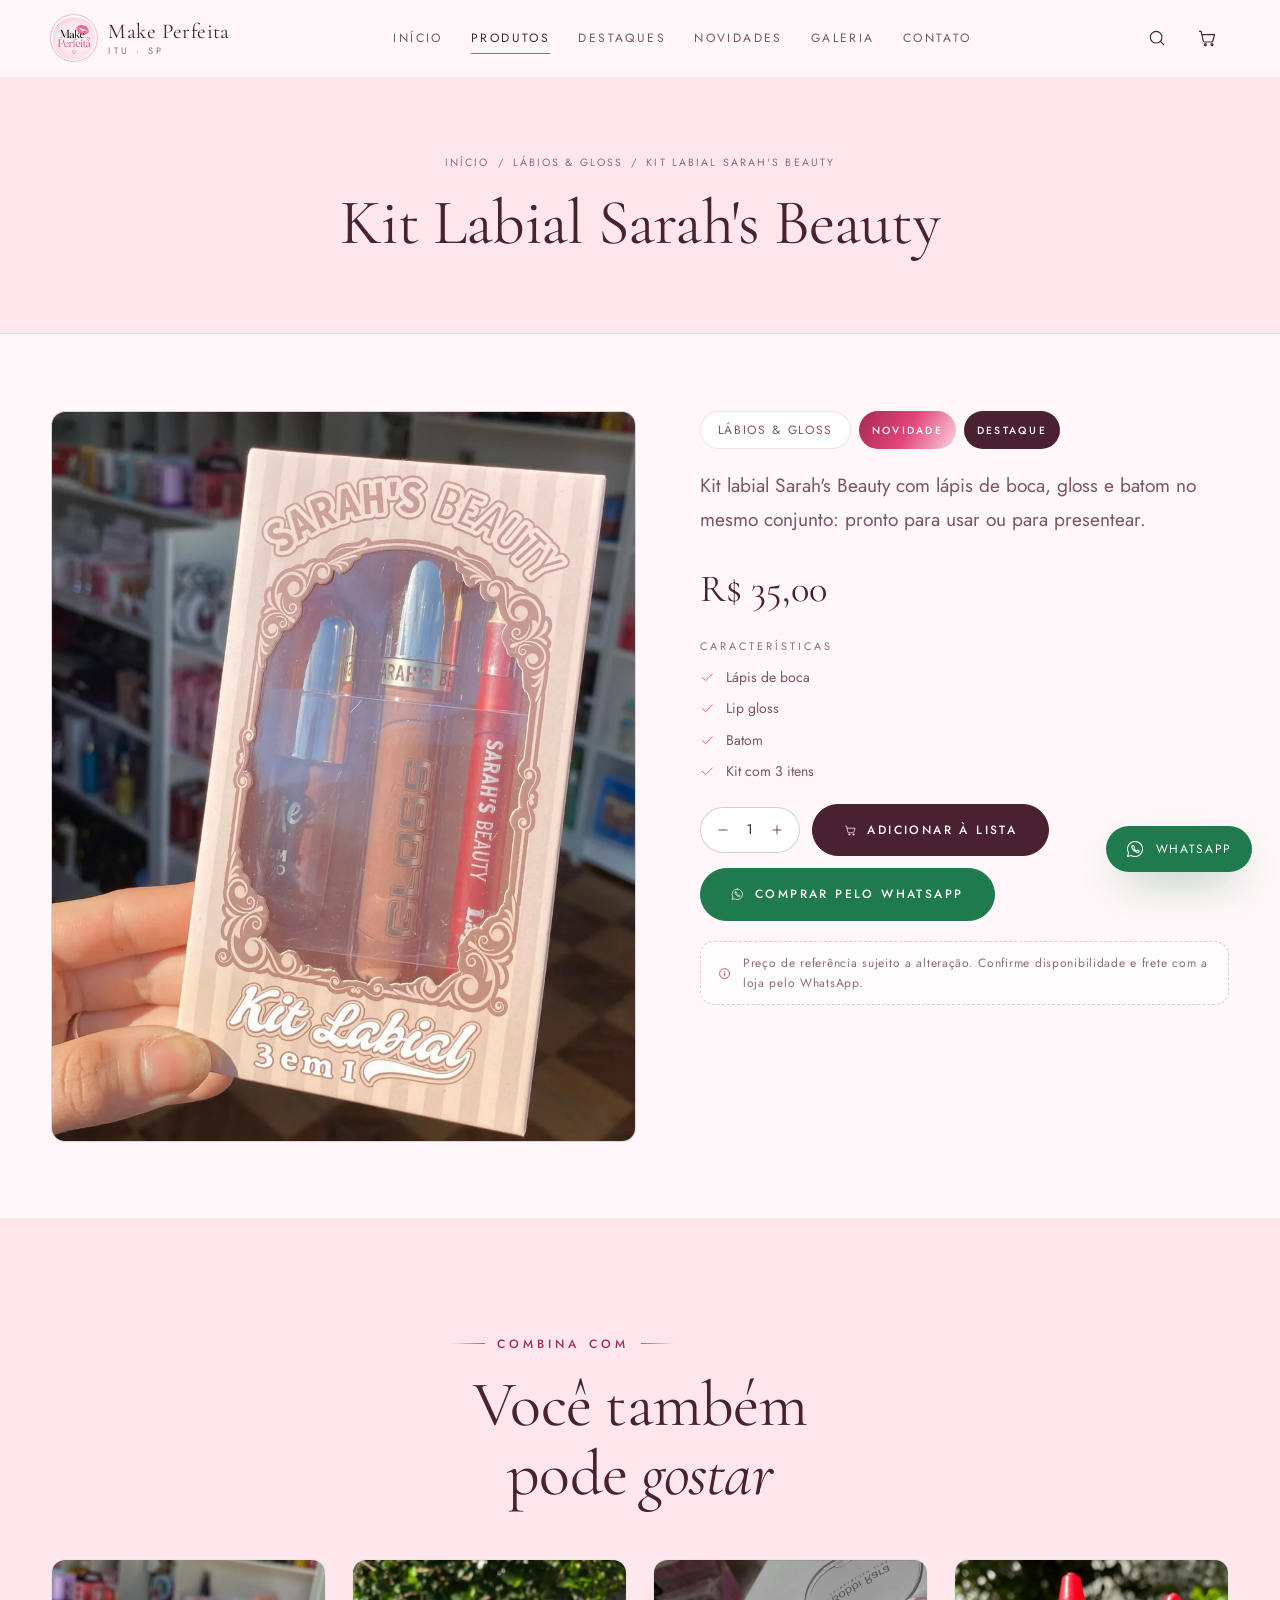
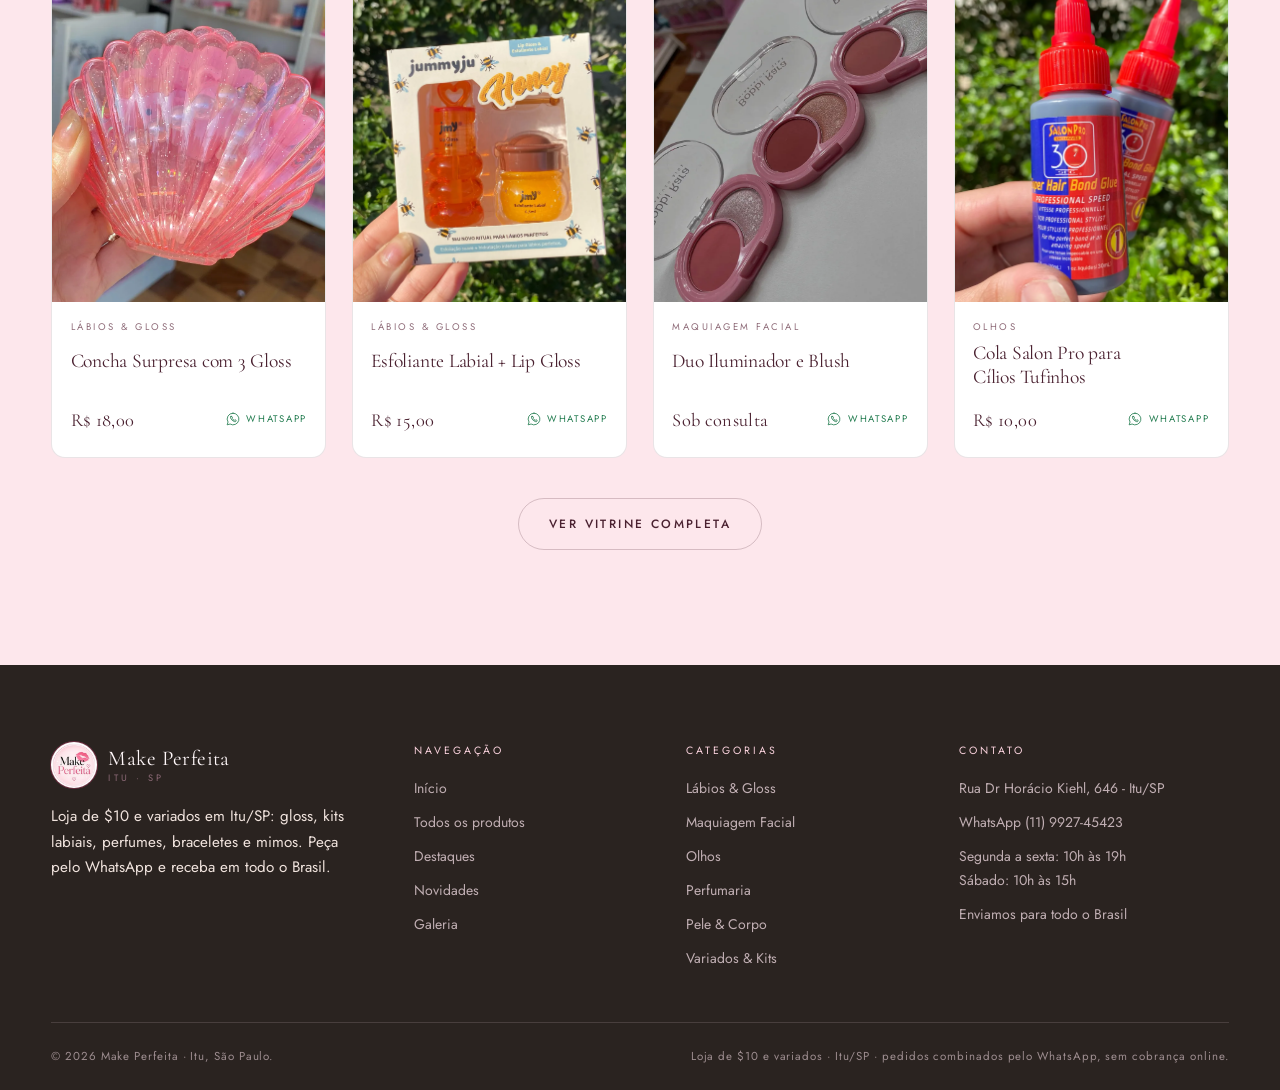
==== commit 511b762a: "Remove a barra preta do topo A faixa escura com o nome da loja e os links de WhatsApp/Instagram saiu" ====
--- a/produto.html
+++ b/produto.html
@@ -30,16 +30,6 @@
 <body>
 
 <a href="#conteudo" class="sr-only">Ir para o conteúdo</a>
-
-<div class="topbar">
-  <div class="container--wide container topbar__inner">
-    <p class="topbar__note">Make Perfeita · Loja de $10 e Variados · Itu - SP</p>
-    <div class="topbar__links">
-      <a data-wa-link href="https://wa.me/" target="_blank" rel="noopener">WhatsApp</a>
-      <a data-rede="instagram" href="#" target="_blank" rel="noopener">Instagram</a>
-    </div>
-  </div>
-</div>
 
 <header class="header">
   <div class="container--wide container nav">
--- a/assets/css/styles.css
+++ b/assets/css/styles.css
@@ -62,7 +62,6 @@
 
   /* Header */
   --header-h: 76px;
-  --bar-h: 38px;
 }
 
 /* --------------------------------------------------------------------------
@@ -515,40 +514,6 @@
 /* --------------------------------------------------------------------------
    7. Header
    -------------------------------------------------------------------------- */
-.topbar {
-  background: var(--surface-ink);
-  color: var(--surface-ink-soft);
-  font-size: 0.7rem;
-  letter-spacing: 0.22em;
-  text-transform: uppercase;
-  overflow: hidden;
-}
-
-.topbar__inner {
-  display: flex;
-  align-items: center;
-  justify-content: space-between;
-  gap: 1.5rem;
-  height: var(--bar-h);
-}
-
-.topbar__note {
-  min-width: 0;
-  flex: 1;
-  white-space: nowrap;
-  overflow: hidden;
-  text-overflow: ellipsis;
-}
-
-.topbar__links {
-  display: flex;
-  gap: 1.4rem;
-}
-
-.topbar a:hover {
-  color: var(--gold-soft);
-}
-
 .header {
   position: sticky;
   top: 0;
@@ -841,7 +806,7 @@
 .hero__media {
   position: absolute;
   inset: 0;
-  background-image: url("../img/hero.svg");
+  background-image: url("../img/fotos/perfume-55.webp");
   background-size: cover;
   background-position: 62% 50%;
   transform: scale(1.06);
@@ -1507,12 +1472,12 @@
   cursor: zoom-in;
 }
 
-.gallery__item:nth-child(1) { grid-column: span 5; grid-row: span 6; }
-.gallery__item:nth-child(2) { grid-column: span 4; grid-row: span 3; }
-.gallery__item:nth-child(3) { grid-column: span 3; grid-row: span 3; }
-.gallery__item:nth-child(4) { grid-column: span 4; grid-row: span 3; }
-.gallery__item:nth-child(5) { grid-column: span 3; grid-row: span 6; }
-.gallery__item:nth-child(6) { grid-column: span 4; grid-row: span 6; }
+.gallery__item:nth-child(6n+1) { grid-column: span 5; grid-row: span 6; }
+.gallery__item:nth-child(6n+2) { grid-column: span 3; grid-row: span 6; }
+.gallery__item:nth-child(6n+3) { grid-column: span 4; grid-row: span 6; }
+.gallery__item:nth-child(6n+4) { grid-column: span 4; grid-row: span 3; }
+.gallery__item:nth-child(6n+5) { grid-column: span 4; grid-row: span 3; }
+.gallery__item:nth-child(6n+6) { grid-column: span 4; grid-row: span 3; }
 
 .gallery__item img {
   width: 100%;
@@ -2465,10 +2430,6 @@
     grid-row: span 2;
   }
 
-  .topbar__links {
-    display: none;
-  }
-
   .hero__scroll {
     display: none;
   }
@@ -2593,7 +2554,6 @@
 
 @media print {
   .header,
-  .topbar,
   .wa-float,
   .cart,
   .drawer,
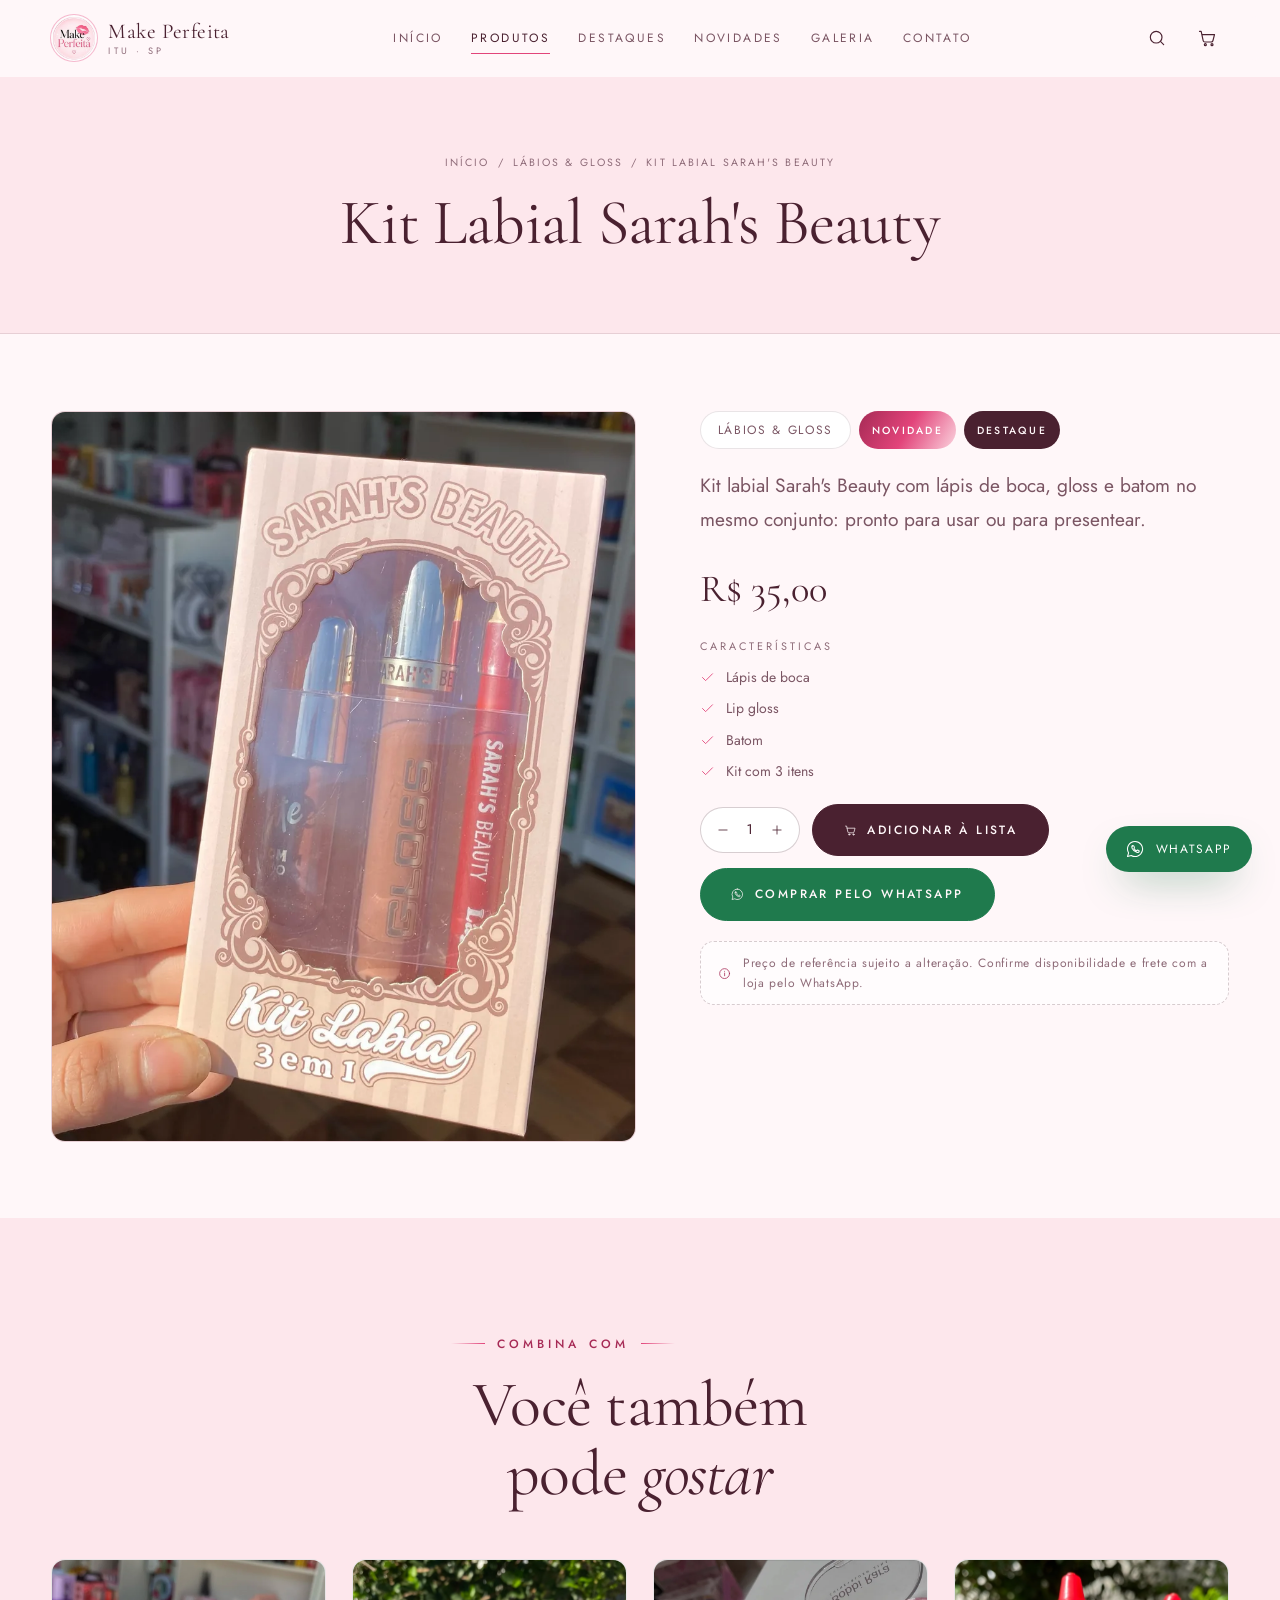
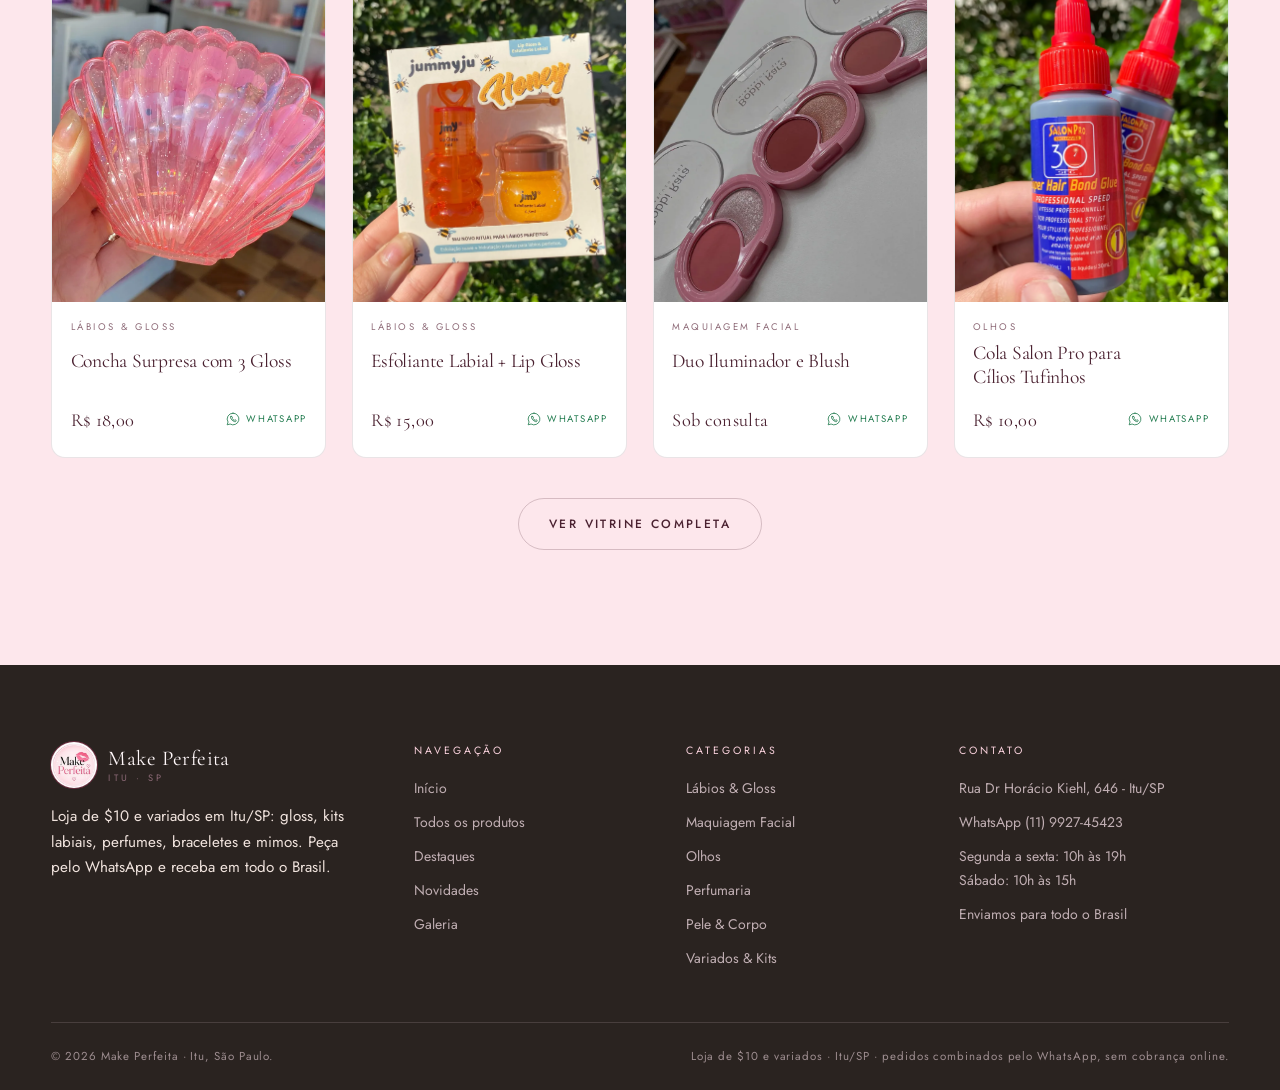
==== commit bba24cab: "Destaques em grade de 2 colunas no celular e fim do cache antigo - No mobile o bloco de destaques vi" ====
--- a/produto.html
+++ b/produto.html
@@ -23,9 +23,9 @@
 <link rel="preconnect" href="https://fonts.googleapis.com">
 <link rel="preconnect" href="https://fonts.gstatic.com" crossorigin>
 <link href="https://fonts.googleapis.com/css2?family=Cormorant+Garamond:ital,wght@0,300;0,400;0,500;1,300;1,400&family=Jost:wght@300;400;500&display=swap" rel="stylesheet">
-<link rel="stylesheet" href="assets/css/styles.css">
-<script src="assets/js/data.js" defer></script>
-<script src="assets/js/app.js" defer></script>
+<link rel="stylesheet" href="assets/css/styles.css?v=4">
+<script src="assets/js/data.js?v=4" defer></script>
+<script src="assets/js/app.js?v=4" defer></script>
 </head>
 <body>
 
--- a/assets/css/styles.css
+++ b/assets/css/styles.css
@@ -1300,21 +1300,34 @@
   text-decoration: underline;
 }
 
+/* em telas estreitas o "WhatsApp" do card nao cabe ao lado do preco */
+@media (max-width: 560px) {
+  .product-card__foot {
+    flex-wrap: wrap;
+    row-gap: 0.35rem;
+  }
+
+  .product-card__wa span {
+    font-size: 0.58rem;
+    letter-spacing: 0.12em;
+  }
+}
+
 /* Carrossel */
 .carousel {
   position: relative;
 }
 
 .carousel__viewport {
-  display: grid;
-  grid-auto-flow: column;
-  grid-auto-columns: calc((100% - 3 * 1.5rem) / 4);
+  display: flex;
   gap: 1.5rem;
   overflow-x: auto;
+  overscroll-behavior-x: contain;
   scroll-snap-type: x mandatory;
   scroll-behavior: smooth;
   padding-bottom: 0.5rem;
   scrollbar-width: none;
+  -webkit-overflow-scrolling: touch;
 }
 
 .carousel__viewport::-webkit-scrollbar {
@@ -1322,6 +1335,9 @@
 }
 
 .carousel__viewport > * {
+  flex: 0 0 auto;
+  width: calc((100% - 3 * 1.5rem) / 4);
+  min-width: 0;
   scroll-snap-align: start;
 }
 
@@ -2326,8 +2342,8 @@
     grid-template-columns: repeat(3, minmax(0, 1fr));
   }
 
-  .carousel__viewport {
-    grid-auto-columns: calc((100% - 2 * 1.5rem) / 3);
+  .carousel__viewport > * {
+    width: calc((100% - 2 * 1.5rem) / 3);
   }
 
   .value-grid {
@@ -2411,8 +2427,29 @@
     grid-template-columns: repeat(2, minmax(0, 1fr));
   }
 
+  .carousel__viewport > * {
+    width: 78%;
+  }
+
+  /* no celular o carrossel vira uma grade de 2 colunas: sem rolagem lateral,
+     sem snap e sem setas, para nao depender do comportamento do navegador */
   .carousel__viewport {
-    grid-auto-columns: minmax(0, 78%);
+    display: grid;
+    grid-template-columns: repeat(2, minmax(0, 1fr));
+    gap: 1rem;
+    overflow: visible;
+    scroll-snap-type: none;
+    scroll-behavior: auto;
+    padding-bottom: 0;
+  }
+
+  .carousel__viewport > * {
+    width: auto;
+  }
+
+  .carousel__nav,
+  .carousel__progress {
+    display: none;
   }
 
   .gallery {
